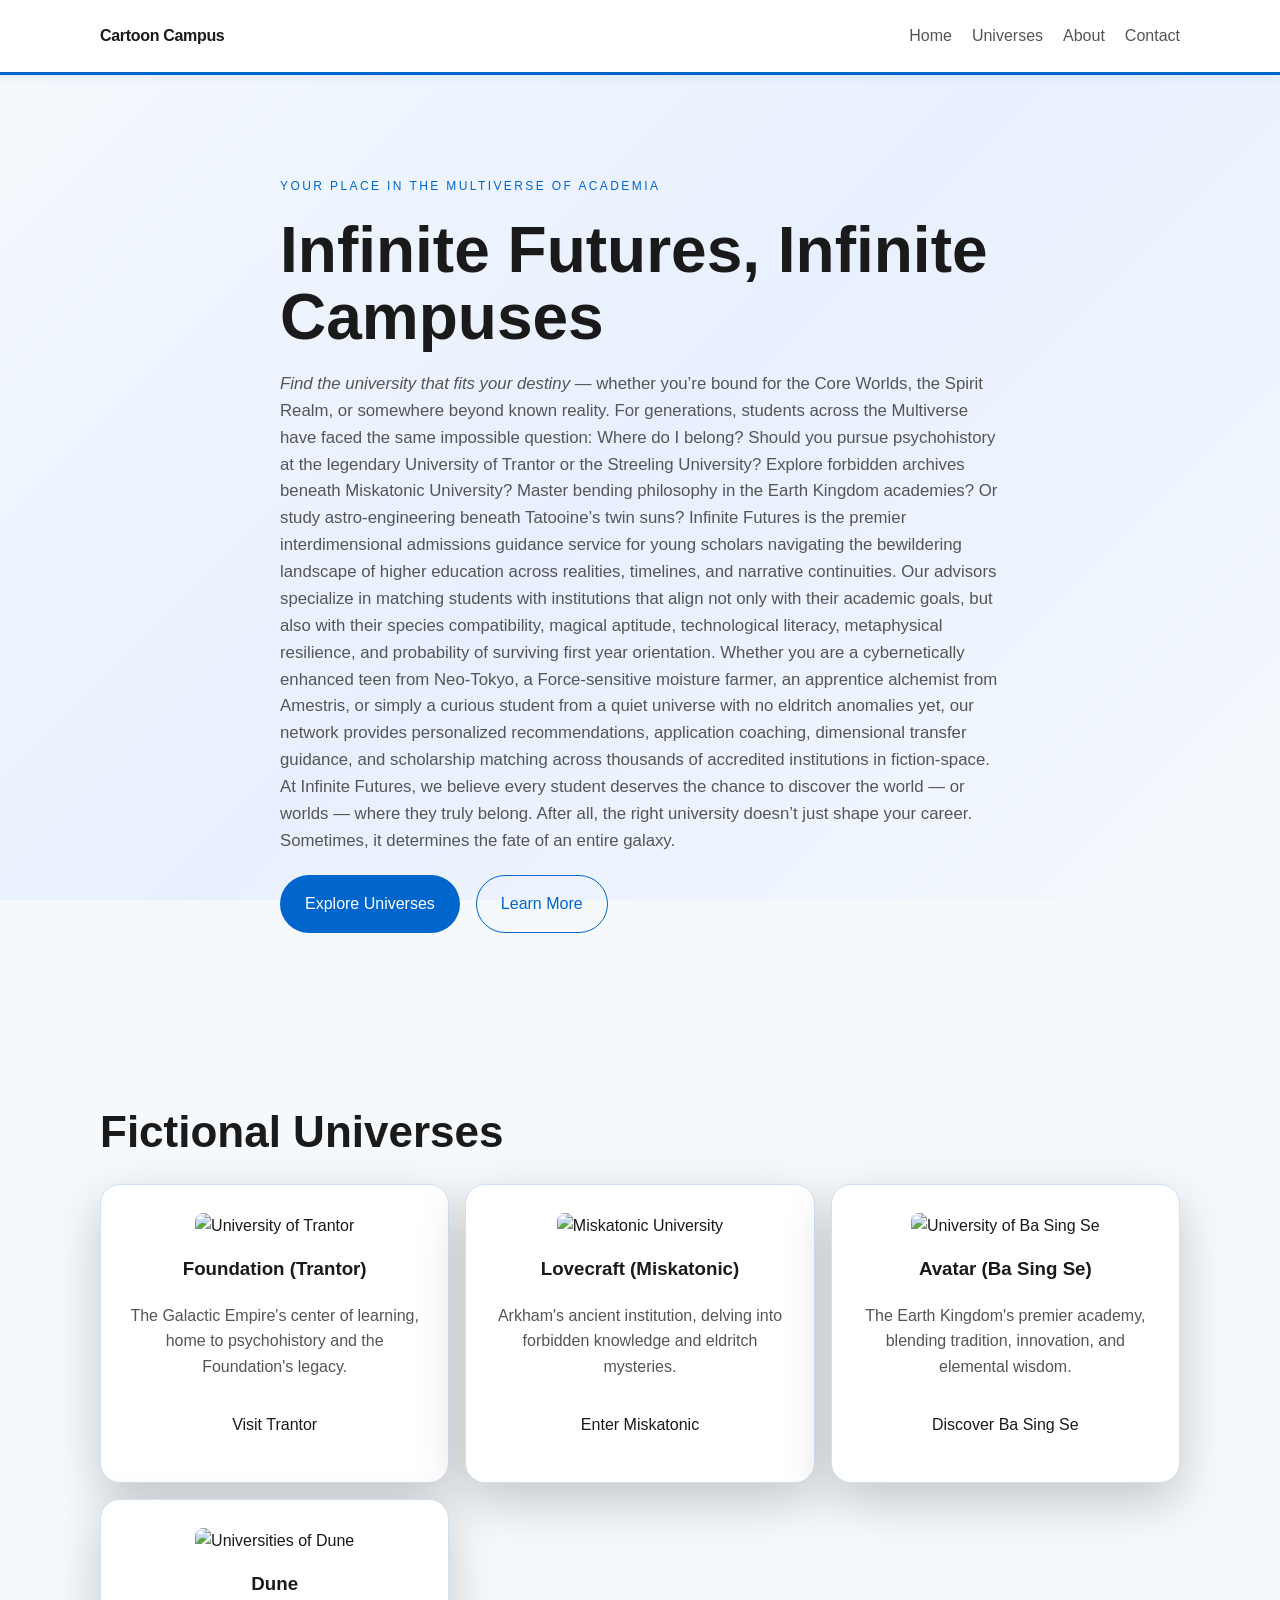
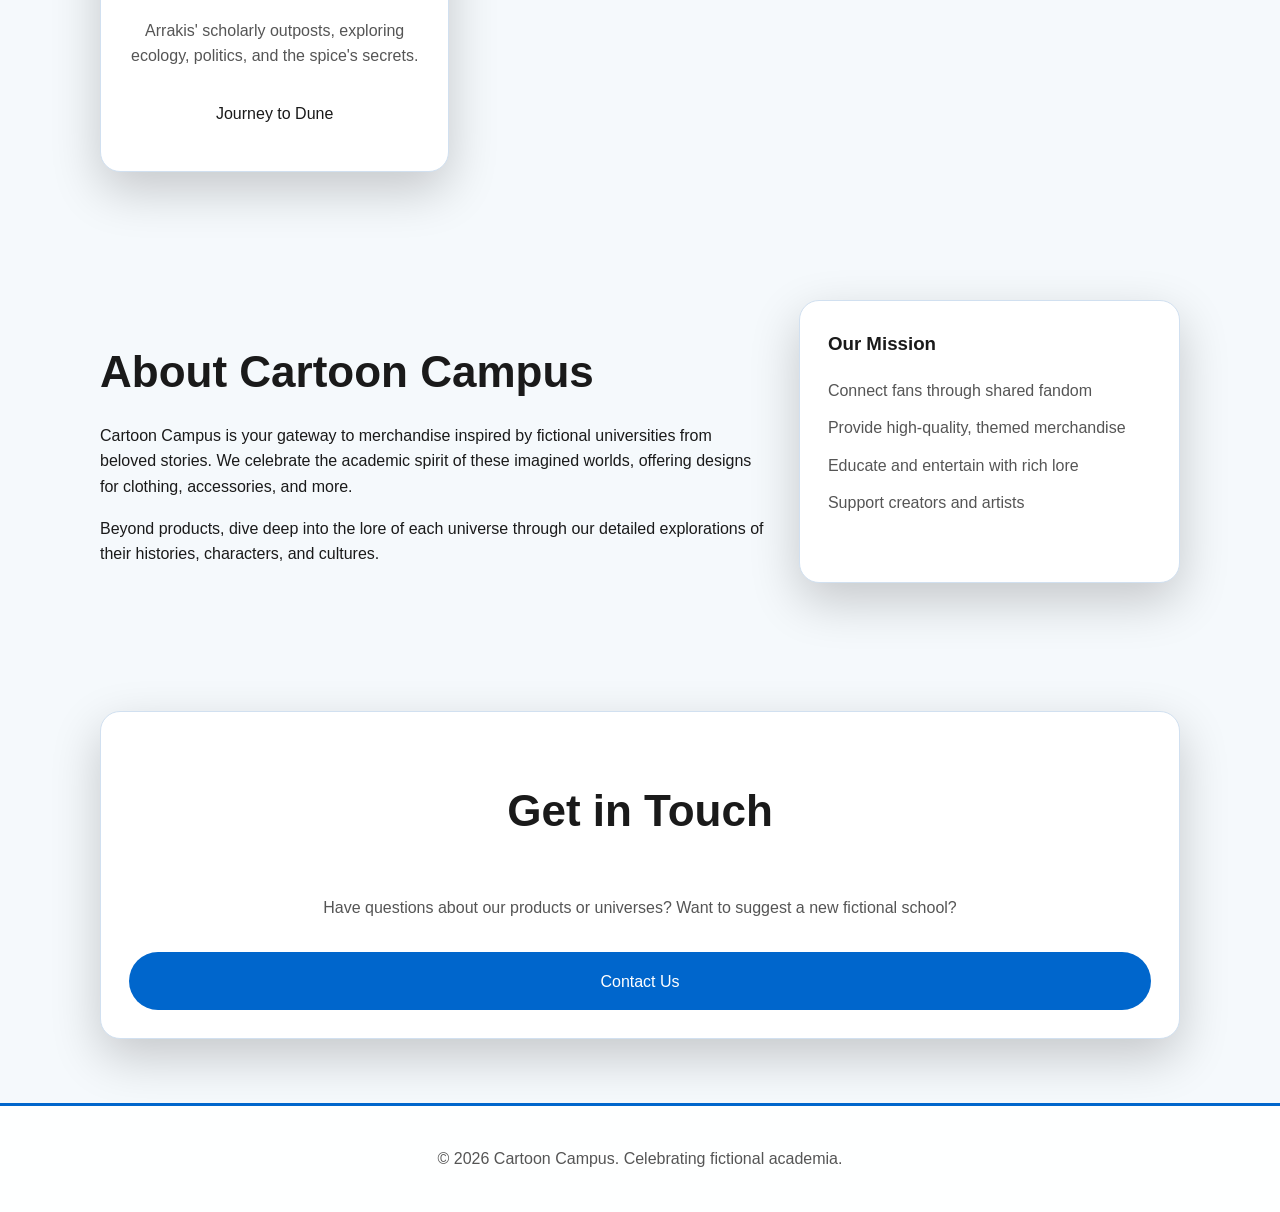
==== index.html @ 89af4dee "Update index.html" ====
<!DOCTYPE html>
<html lang="en">
  <head>
    <meta charset="UTF-8" />
    <meta name="viewport" content="width=device-width, initial-scale=1.0" />
    <title>Cartoon Campus</title>
    <link rel="stylesheet" href="styles.css" />
  </head>
  <body>
    <header class="site-header">
      <div class="container header-inner">
        <a class="brand" href="#home">Cartoon Campus</a>
        <button class="nav-toggle" aria-expanded="false" aria-controls="primary-navigation">
          <span class="sr-only">Open navigation</span>
          <span></span>
          <span></span>
          <span></span>
        </button>
        <nav id="primary-navigation" class="site-nav">
          <a href="#home">Home</a>
          <div class="dropdown">
            <a href="#universes">Universes</a>
            <div class="dropdown-content">
              <a href="foundation.html">Asimov's Foundation</a>
              <a href="lovecraft.html">H.P. Lovecraft World</a>
              <a href="avatar.html">Avatar - The Last Airbender</a>
              <a href="dune.html">Herbert's Dune</a>
            </div>
          </div>
          <a href="#about">About</a>
          <a href="#contact">Contact</a>
        </nav>
      </div>
    </header>

    <main>
      <section id="home" class="hero">
        <div class="container hero-content">
          <p class="eyebrow">Your Place in the Multiverse of Academia</p>
          <h1>Infinite Futures, Infinite Campuses</h1>
          <p class="lead">            
<em>Find the university that fits your destiny</em> — whether you’re bound for the Core Worlds, the Spirit Realm, or somewhere beyond known reality.
For generations, students across the Multiverse have faced the same impossible question: Where do I belong? Should you pursue psychohistory at the legendary University of Trantor or the Streeling University? Explore forbidden archives beneath Miskatonic University? Master bending philosophy in the Earth Kingdom academies? Or study astro-engineering beneath Tatooine’s twin suns?
Infinite Futures is the premier interdimensional admissions guidance service for young scholars navigating the bewildering landscape of higher education across realities, timelines, and narrative continuities. Our advisors specialize in matching students with institutions that align not only with their academic goals, but also with their species compatibility, magical aptitude, technological literacy, metaphysical resilience, and probability of surviving first year orientation.
Whether you are a cybernetically enhanced teen from Neo-Tokyo, a Force-sensitive moisture farmer, an apprentice alchemist from Amestris, or simply a curious student from a quiet universe with no eldritch anomalies yet, our network provides personalized recommendations, application coaching, dimensional transfer guidance, and scholarship matching across thousands of accredited institutions in fiction-space.
At Infinite Futures, we believe every student deserves the chance to discover the world — or worlds — where they truly belong. After all, the right university doesn’t just shape your career. Sometimes, it determines the fate of an entire galaxy.
			
          </p>
          <div class="hero-actions">
            <a class="button primary" href="#universes">Explore Universes</a>
            <a class="button secondary" href="#about">Learn More</a>
          </div>
        </div>
      </section>

      <section id="universes" class="section universes">
        <div class="container">
          <h2>Fictional Universes</h2>
          <div class="universe-grid">
            <article class="universe-card">
              <img src="images/foundation.jpg" alt="University of Trantor" />
              <h3>Foundation (Trantor)</h3>
              <p>The Galactic Empire's center of learning, home to psychohistory and the Foundation's legacy.</p>
              <a href="foundation.html" class="button">Visit Trantor</a>
            </article>
            <article class="universe-card">
              <img src="images/lovecraft.jpg" alt="Miskatonic University" />
              <h3>Lovecraft (Miskatonic)</h3>
              <p>Arkham's ancient institution, delving into forbidden knowledge and eldritch mysteries.</p>
              <a href="lovecraft.html" class="button">Enter Miskatonic</a>
            </article>
            <article class="universe-card">
              <img src="images/avatar.jpg" alt="University of Ba Sing Se" />
              <h3>Avatar (Ba Sing Se)</h3>
              <p>The Earth Kingdom's premier academy, blending tradition, innovation, and elemental wisdom.</p>
              <a href="avatar.html" class="button">Discover Ba Sing Se</a>
            </article>
            <article class="universe-card">
              <img src="images/dune.jpg" alt="Universities of Dune" />
              <h3>Dune</h3>
              <p>Arrakis' scholarly outposts, exploring ecology, politics, and the spice's secrets.</p>
              <a href="dune.html" class="button">Journey to Dune</a>
            </article>
          </div>
        </div>
      </section>

      <section id="about" class="section about">
        <div class="container about-grid">
          <div>
            <h2>About Cartoon Campus</h2>
            <p>
              Cartoon Campus is your gateway to merchandise inspired by fictional universities from beloved stories. We celebrate the academic spirit of these imagined worlds, offering designs for clothing, accessories, and more.
            </p>
            <p>
              Beyond products, dive deep into the lore of each universe through our detailed explorations of their histories, characters, and cultures.
            </p>
          </div>
          <aside class="about-card">
            <h3>Our Mission</h3>
            <ul>
              <li>Connect fans through shared fandom</li>
              <li>Provide high-quality, themed merchandise</li>
              <li>Educate and entertain with rich lore</li>
              <li>Support creators and artists</li>
            </ul>
          </aside>
        </div>
      </section>

      <section id="contact" class="section contact">
        <div class="container contact-card">
          <h2>Get in Touch</h2>
          <p>Have questions about our products or universes? Want to suggest a new fictional school?</p>
          <a class="button primary" href="mailto:info@cartooncampus.com">Contact Us</a>
        </div>
      </section>
    </main>

    <footer class="site-footer">
      <div class="container footer-inner">
        <p>© <span id="current-year"></span> Cartoon Campus. Celebrating fictional academia.</p>
      </div>
    </footer>

    <script src="script.js" defer></script>
  </body>
</html>
---- styles.css ----
/* Base styles */
:root {
  color-scheme: light;
  font-family: 'Arial', 'Trebuchet MS', cursive, system-ui;
  font-size: 16px;
  line-height: 1.6;
  color: #1a1a1a;
  background: #f5f9fc;
  --surface: #ffffff;
  --surface-strong: #e8f1f8;
  --text-muted: #555555;
  --primary: #0066CC; /* CartoonCampus Blue */
  --primary-soft: #e6f0ff;
  --border: #d1e0f0;
  --accent: #00bfff; /* Sky Blue accent */
}

* {
  box-sizing: border-box;
}

html {
  scroll-behavior: smooth;
}

body {
  margin: 0;
  background: linear-gradient(135deg, #f5f9fc 0%, #e8f0ff 50%, #f5f9fc 100%);
  background-attachment: fixed;
}

img,
svg {
  max-width: 100%;
}

button,
a {
  font: inherit;
}

a {
  color: inherit;
  text-decoration: none;
}

.container {
  width: min(1080px, calc(100% - 2rem));
  margin: 0 auto;
}

.sr-only {
  position: absolute;
  width: 1px;
  height: 1px;
  padding: 0;
  margin: -1px;
  overflow: hidden;
  clip: rect(0, 0, 0, 0);
  white-space: nowrap;
  border: 0;
}

.site-header {
  background: rgba(255, 255, 255, 0.98);
  border-bottom: 3px solid var(--primary);
  position: sticky;
  top: 0;
  z-index: 10;
  box-shadow: 0 2px 8px rgba(0, 102, 204, 0.1);
}

.header-inner {
  display: flex;
  align-items: center;
  justify-content: space-between;
  gap: 1rem;
  min-height: 72px;
}

.brand {
  font-weight: 700;
  letter-spacing: -0.02em;
}

.site-nav {
  display: flex;
  flex-wrap: wrap;
  gap: 1.25rem;
}

.dropdown {
  position: relative;
  display: inline-block;
}

.dropdown-content {
  display: none;
  position: absolute;
  background-color: var(--surface);
  min-width: 160px;
  box-shadow: 0px 8px 16px 0px rgba(0, 102, 204, 0.1);
  border: 1px solid var(--border);
  z-index: 1;
  border-radius: 8px;
}

.dropdown:hover .dropdown-content {
  display: block;
}

.dropdown-content a {
  color: var(--text-muted);
  padding: 12px 16px;
  text-decoration: none;
  display: block;
  border-radius: 6px;
}

.dropdown-content a:hover {
  background-color: var(--primary-soft);
  color: var(--primary);
}

.site-nav a {
  color: var(--text-muted);
  transition: color 0.2s ease, text-shadow 0.2s ease;
  font-weight: 500;
}

.site-nav a:hover {
  color: var(--primary);
  text-shadow: 0 0 8px rgba(0, 102, 204, 0.3);
}

.nav-toggle {
  display: none;
  width: 2rem;
  height: 2rem;
  border: none;
  background: transparent;
  cursor: pointer;
  flex-direction: column;
  justify-content: space-between;
  padding: 0;
}

.nav-toggle span {
  display: block;
  width: 100%;
  height: 0.18rem;
  background: var(--primary);
  border-radius: 999px;
}

.hero {
  padding: clamp(5rem, 8vw, 8rem) 0 4rem;
}

.hero-content {
  display: grid;
  gap: 1.25rem;
  max-width: 720px;
}

.eyebrow {
  text-transform: uppercase;
  letter-spacing: 0.2em;
  font-size: 0.75rem;
  color: var(--primary);
  margin: 0;
}

h1 {
  margin: 0;
  font-size: clamp(2.5rem, 5vw, 4rem);
  line-height: 1.05;
}

.lead {
  margin: 0;
  color: var(--text-muted);
  font-size: 1.05rem;
}

.hero-actions {
  display: flex;
  gap: 1rem;
  flex-wrap: wrap;
}

.button {
  display: inline-flex;
  align-items: center;
  justify-content: center;
  gap: 0.5rem;
  padding: 0.95rem 1.5rem;
  border-radius: 999px;
  border: 1px solid transparent;
  transition: transform 0.2s ease, background-color 0.2s ease, color 0.2s ease;
}

.button:hover {
  transform: translateY(-1px);
}

.button.primary {
  background: var(--primary);
  color: white;
}

.button.secondary {
  background: transparent;
  color: var(--primary);
  border-color: var(--primary);
}

.section {
  padding: 4rem 0;
}

.features h2,
.universes h2,
.about h2,
.contact h2 {
  font-size: clamp(2rem, 4vw, 2.75rem);
  margin-bottom: 1rem;
}

.feature-grid {
  display: grid;
  gap: 1rem;
  grid-template-columns: repeat(auto-fit, minmax(220px, 1fr));
}

.universe-grid {
  display: grid;
  gap: 1rem;
  grid-template-columns: repeat(auto-fit, minmax(280px, 1fr));
}

.product-grid {
  display: grid;
  gap: 1rem;
  grid-template-columns: repeat(auto-fit, minmax(250px, 1fr));
}

.feature-card,
.universe-card,
.product-card,
.about-card,
.contact-card {
  background: var(--surface);
  border: 1px solid var(--border);
  border-radius: 1.25rem;
  padding: 1.75rem;
  box-shadow: 0 18px 50px rgba(0,0,0,0.2);
}

.universe-card {
  text-align: center;
}

.universe-card img,
.product-card img {
  width: 100%;
  height: 200px;
  object-fit: cover;
  border-radius: 0.5rem;
  margin-bottom: 1rem;
}

.feature-card h3,
.universe-card h3,
.product-card h3,
.about-card h3 {
  margin-top: 0;
}

.feature-card p,
.universe-card p,
.product-card p,
.about-card p,
.contact-card p {
  color: var(--text-muted);
}

.about-grid {
  display: grid;
  gap: 2rem;
  grid-template-columns: minmax(0, 1.4fr) minmax(280px, 0.8fr);
}

.about-card ul {
  list-style: none;
  padding: 0;
  margin: 1rem 0 0;
}

.about-card li {
  margin-bottom: 0.75rem;
  color: var(--text-muted);
}

.about-card li strong {
  color: var(--primary);
}

.contact-card {
  display: grid;
  gap: 1rem;
  text-align: center;
}

.site-footer {
  padding: 1.5rem 0;
  background: rgba(255, 255, 255, 0.95);
  border-top: 3px solid var(--primary);
}

.footer-inner {
  display: flex;
  justify-content: center;
  color: var(--text-muted);
}

@media (max-width: 768px) {
  .site-nav {
    position: absolute;
    top: 72px;
    right: 0;
    left: 0;
    background: rgba(255, 255, 255, 0.98);
    border-bottom: 1px solid var(--border);
    flex-direction: column;
    align-items: stretch;
    gap: 0;
    overflow: hidden;
    max-height: 0;
    transition: max-height 0.3s ease;
  }

  .site-nav.open {
    max-height: 240px;
  }

  .site-nav a {
    padding: 1rem 1.25rem;
    border-top: 1px solid var(--border);
  }

  .nav-toggle {
    display: flex;
  }

  .header-inner {
    position: relative;
  }

  .about-grid {
    display: block;
  }
}
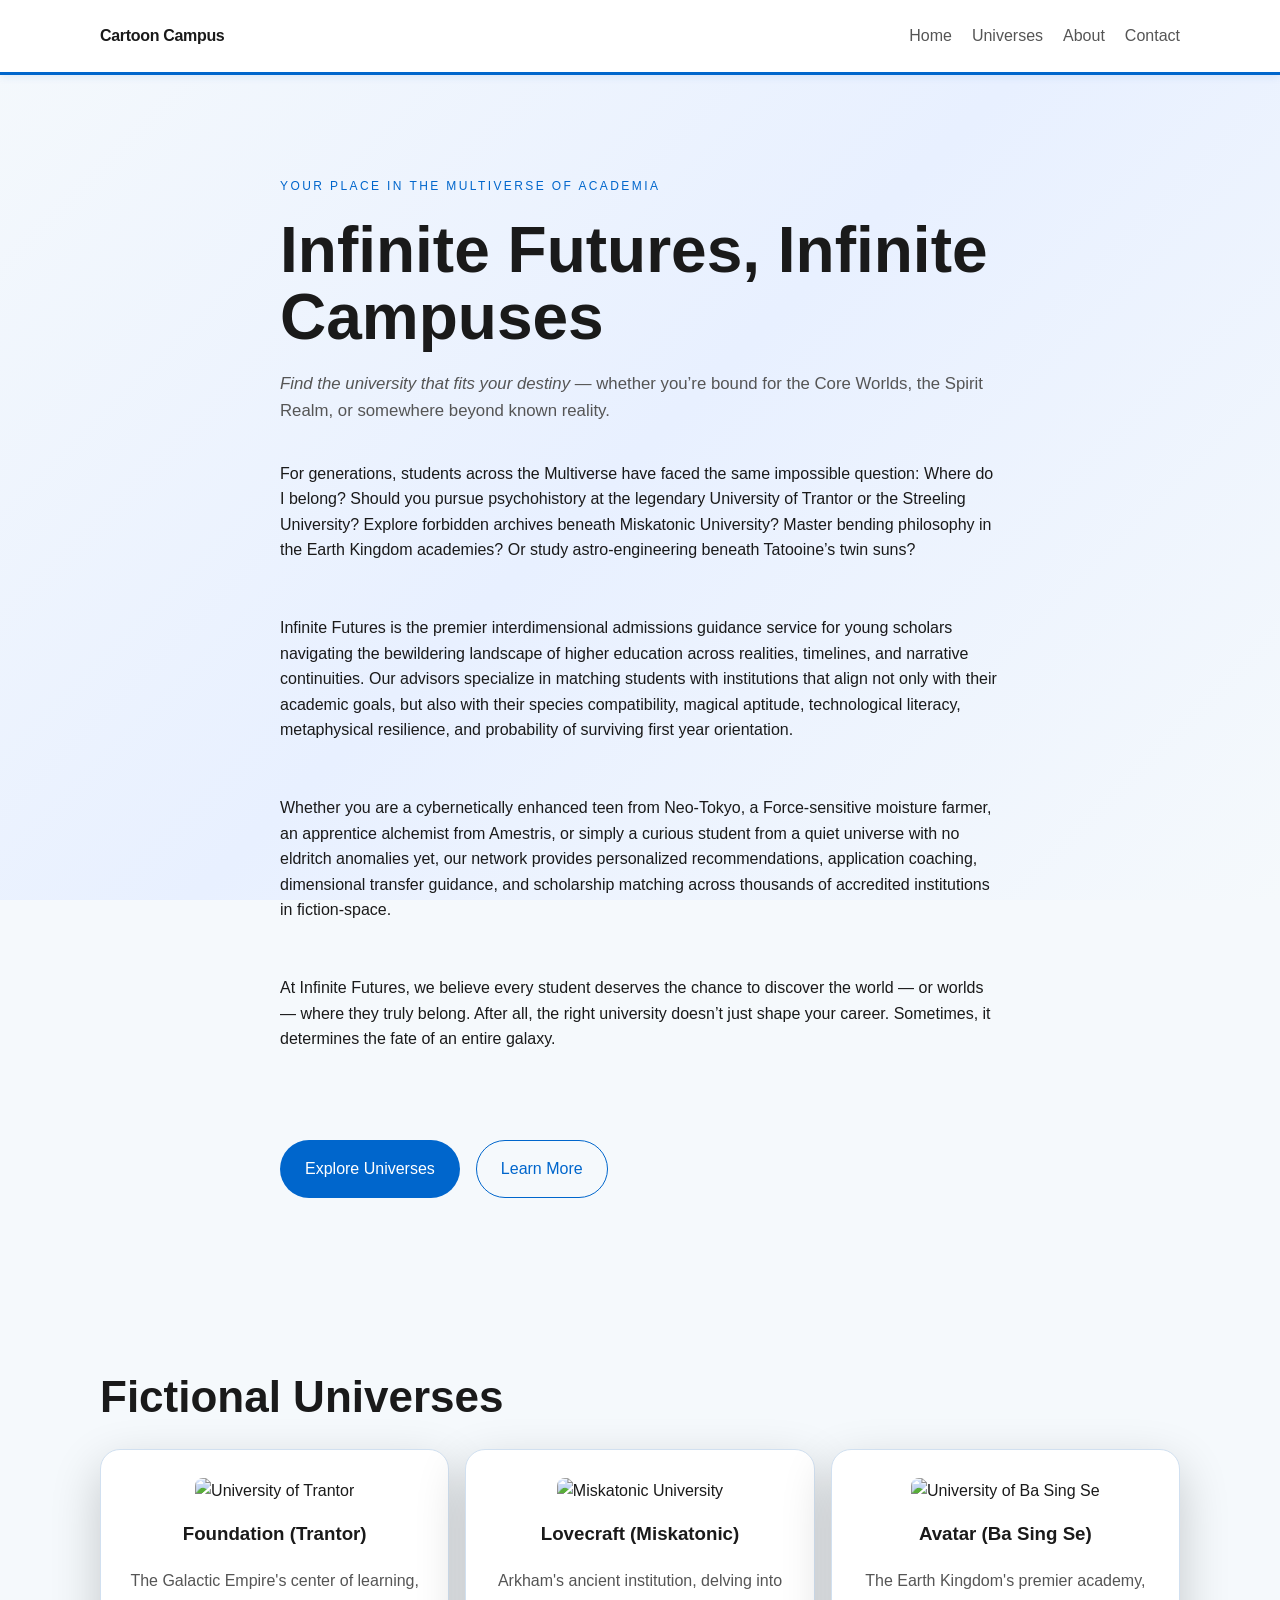
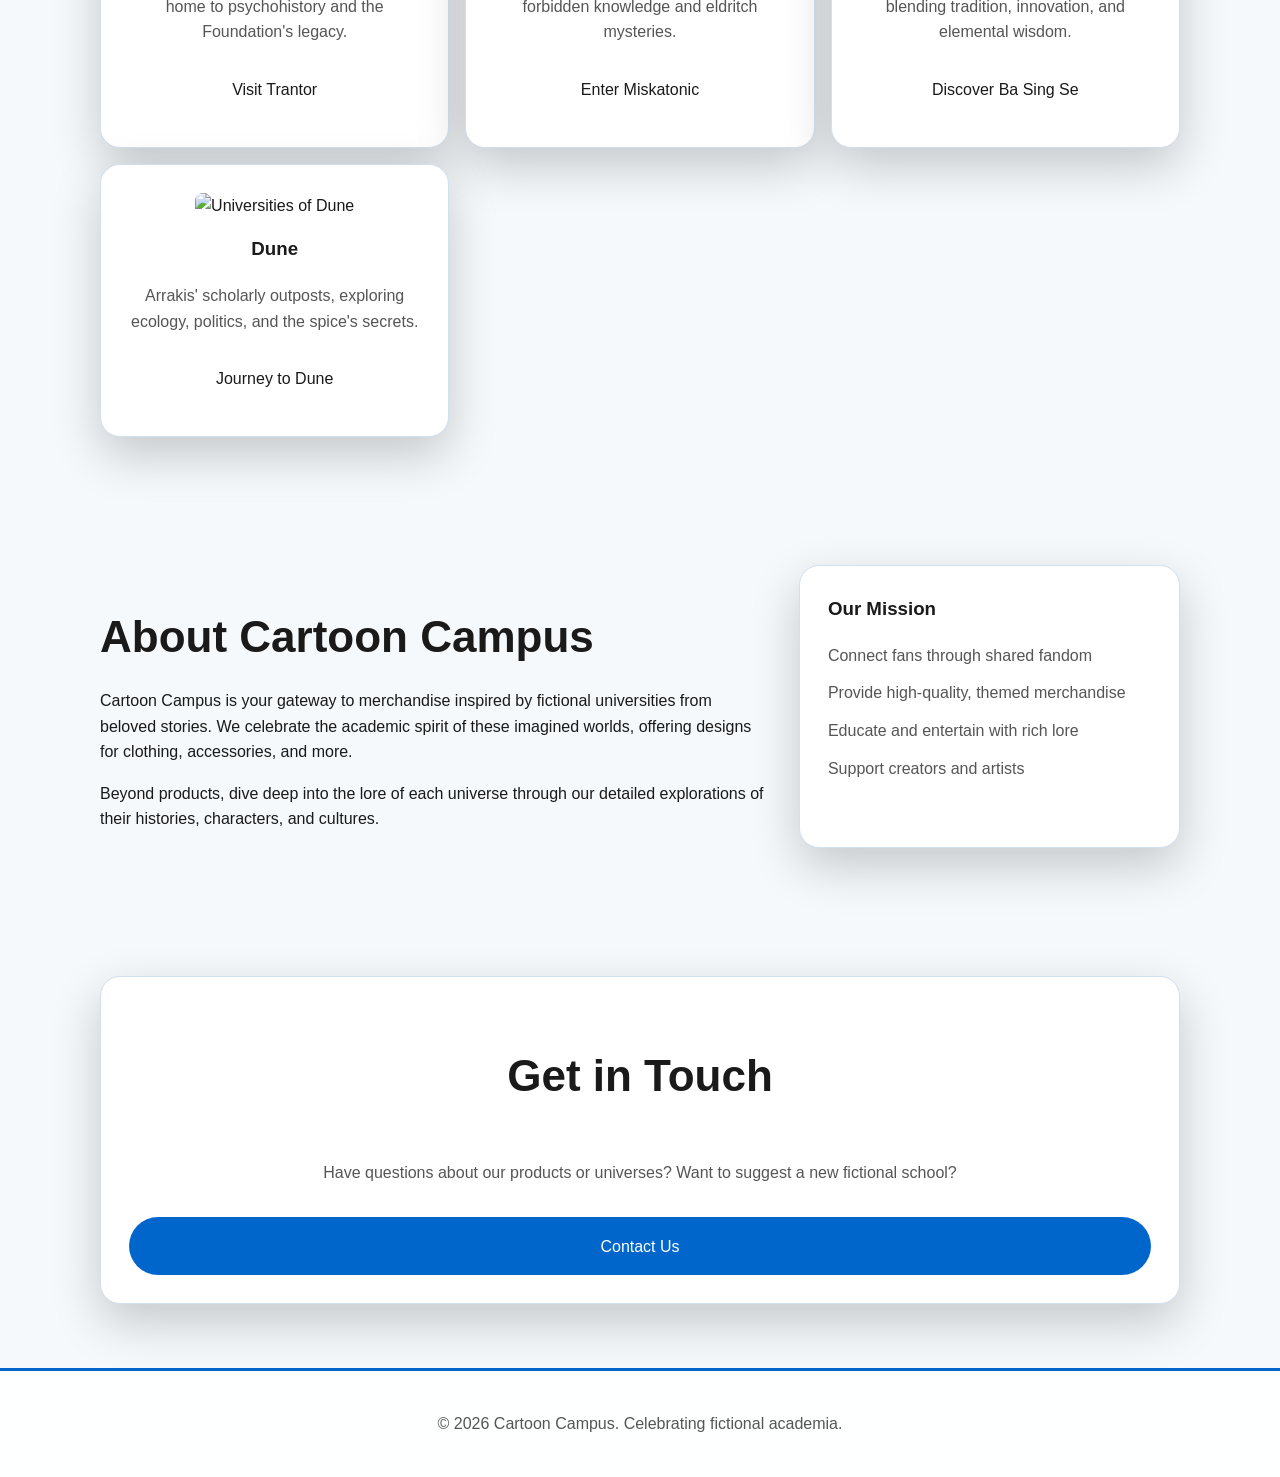
==== commit 16fdc349: "Update index.html" ====
--- a/index.html
+++ b/index.html
@@ -40,10 +40,10 @@
           <h1>Infinite Futures, Infinite Campuses</h1>
           <p class="lead">            
 <em>Find the university that fits your destiny</em> — whether you’re bound for the Core Worlds, the Spirit Realm, or somewhere beyond known reality.
-For generations, students across the Multiverse have faced the same impossible question: Where do I belong? Should you pursue psychohistory at the legendary University of Trantor or the Streeling University? Explore forbidden archives beneath Miskatonic University? Master bending philosophy in the Earth Kingdom academies? Or study astro-engineering beneath Tatooine’s twin suns?
-Infinite Futures is the premier interdimensional admissions guidance service for young scholars navigating the bewildering landscape of higher education across realities, timelines, and narrative continuities. Our advisors specialize in matching students with institutions that align not only with their academic goals, but also with their species compatibility, magical aptitude, technological literacy, metaphysical resilience, and probability of surviving first year orientation.
-Whether you are a cybernetically enhanced teen from Neo-Tokyo, a Force-sensitive moisture farmer, an apprentice alchemist from Amestris, or simply a curious student from a quiet universe with no eldritch anomalies yet, our network provides personalized recommendations, application coaching, dimensional transfer guidance, and scholarship matching across thousands of accredited institutions in fiction-space.
-At Infinite Futures, we believe every student deserves the chance to discover the world — or worlds — where they truly belong. After all, the right university doesn’t just shape your career. Sometimes, it determines the fate of an entire galaxy.
+<p>For generations, students across the Multiverse have faced the same impossible question: Where do I belong? Should you pursue psychohistory at the legendary University of Trantor or the Streeling University? Explore forbidden archives beneath Miskatonic University? Master bending philosophy in the Earth Kingdom academies? Or study astro-engineering beneath Tatooine’s twin suns?</p>
+<p>Infinite Futures is the premier interdimensional admissions guidance service for young scholars navigating the bewildering landscape of higher education across realities, timelines, and narrative continuities. Our advisors specialize in matching students with institutions that align not only with their academic goals, but also with their species compatibility, magical aptitude, technological literacy, metaphysical resilience, and probability of surviving first year orientation.</p>
+<p>Whether you are a cybernetically enhanced teen from Neo-Tokyo, a Force-sensitive moisture farmer, an apprentice alchemist from Amestris, or simply a curious student from a quiet universe with no eldritch anomalies yet, our network provides personalized recommendations, application coaching, dimensional transfer guidance, and scholarship matching across thousands of accredited institutions in fiction-space.</p>
+<p>At Infinite Futures, we believe every student deserves the chance to discover the world — or worlds — where they truly belong. After all, the right university doesn’t just shape your career. Sometimes, it determines the fate of an entire galaxy.</p>
 			
           </p>
           <div class="hero-actions">
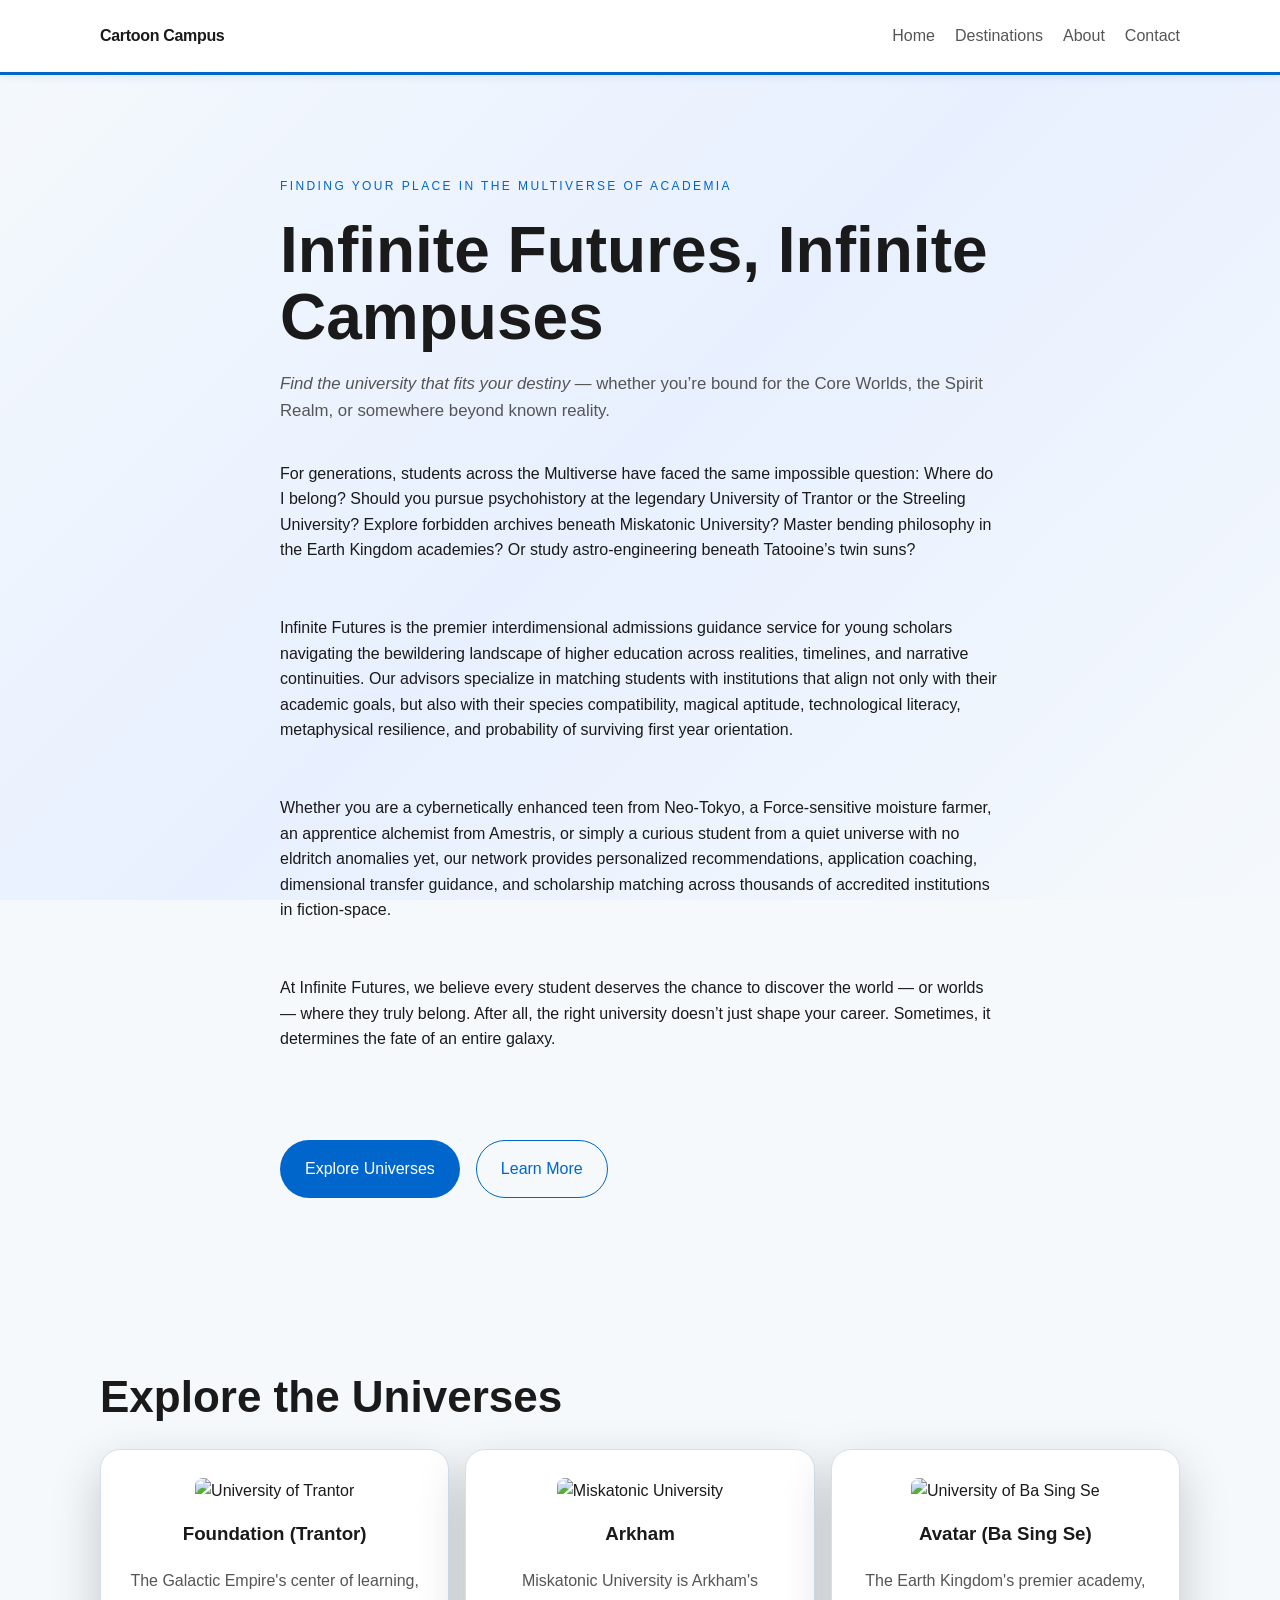
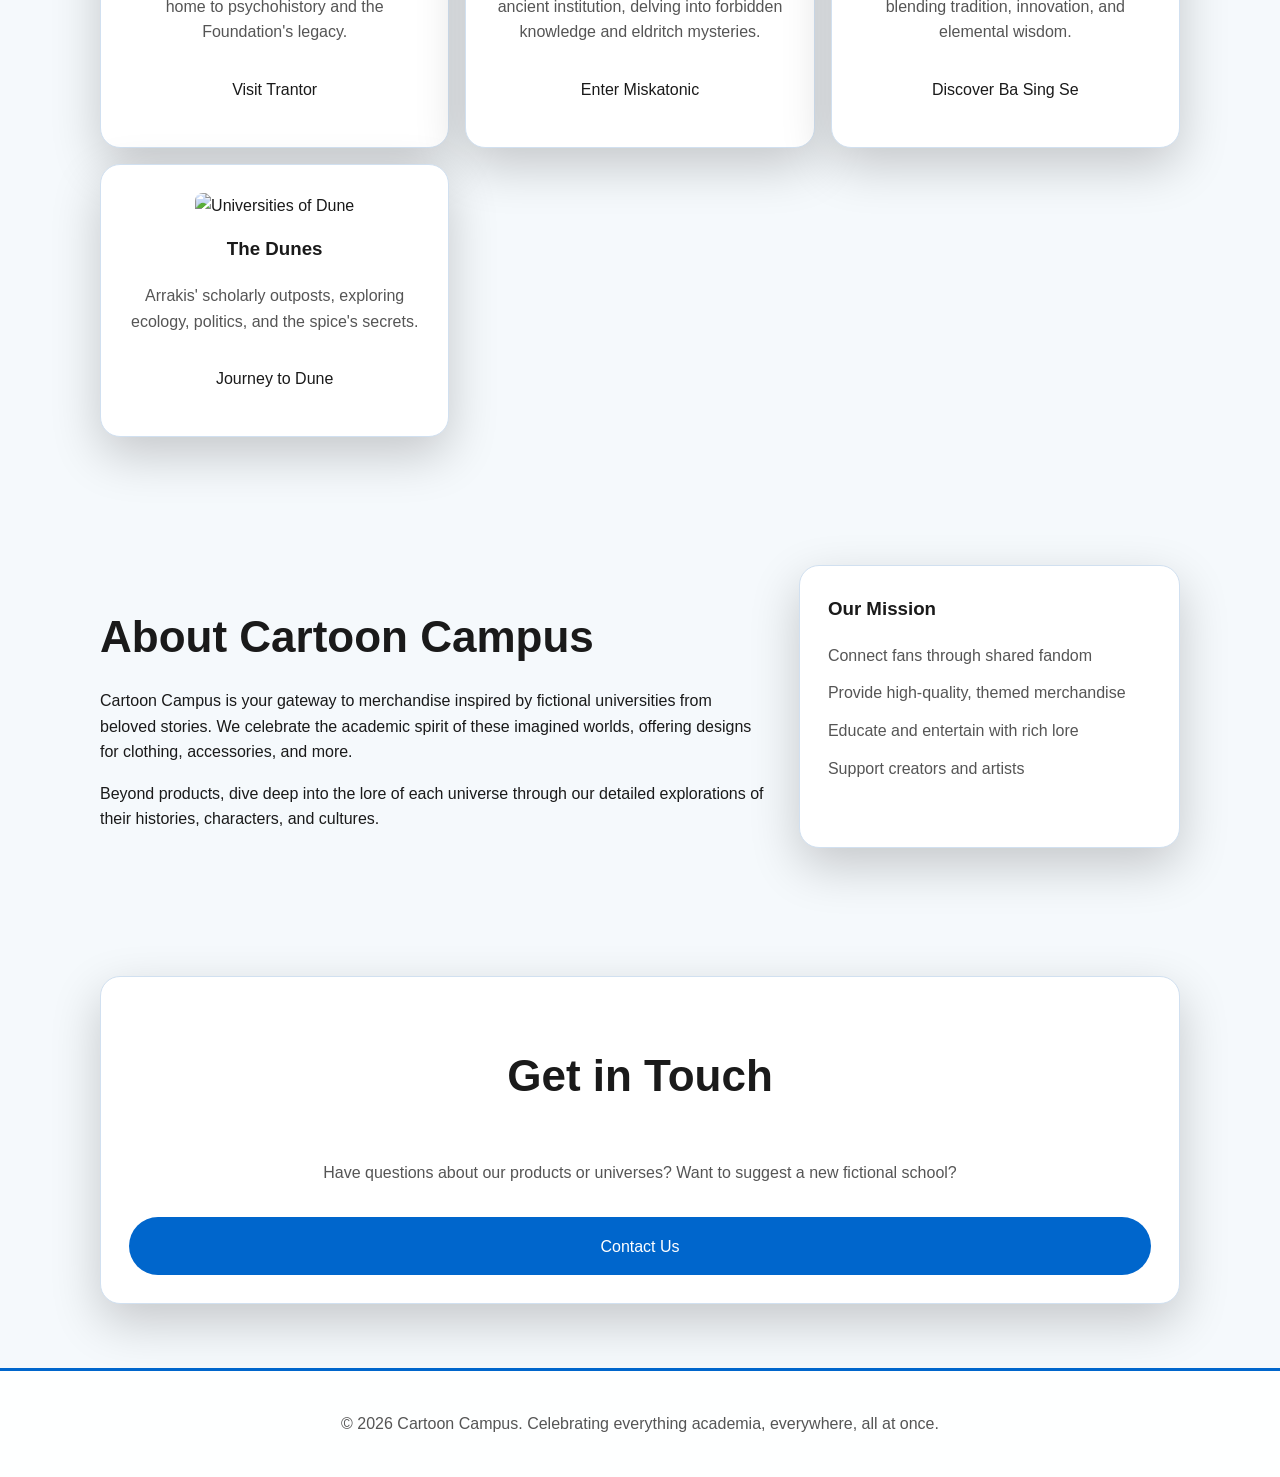
==== commit c925589f: "Update index.html" ====
--- a/index.html
+++ b/index.html
@@ -19,12 +19,12 @@
         <nav id="primary-navigation" class="site-nav">
           <a href="#home">Home</a>
           <div class="dropdown">
-            <a href="#universes">Universes</a>
+            <a href="#universes">Destinations</a>
             <div class="dropdown-content">
-              <a href="foundation.html">Asimov's Foundation</a>
-              <a href="lovecraft.html">H.P. Lovecraft World</a>
-              <a href="avatar.html">Avatar - The Last Airbender</a>
-              <a href="dune.html">Herbert's Dune</a>
+              <a href="foundation.html">City of Trantor - Galactic Empire</a>
+              <a href="lovecraft.html">H.P. Lovecraft New England</a>
+              <a href="avatar.html">Bend the elements with the Avatar</a>
+              <a href="dune.html">The Dunes of Arrakis</a>
             </div>
           </div>
           <a href="#about">About</a>
@@ -36,7 +36,7 @@
     <main>
       <section id="home" class="hero">
         <div class="container hero-content">
-          <p class="eyebrow">Your Place in the Multiverse of Academia</p>
+          <p class="eyebrow">Finding Your Place in the Multiverse of Academia</p>
           <h1>Infinite Futures, Infinite Campuses</h1>
           <p class="lead">            
 <em>Find the university that fits your destiny</em> — whether you’re bound for the Core Worlds, the Spirit Realm, or somewhere beyond known reality.
@@ -55,7 +55,7 @@
 
       <section id="universes" class="section universes">
         <div class="container">
-          <h2>Fictional Universes</h2>
+          <h2>Explore the Universes</h2>
           <div class="universe-grid">
             <article class="universe-card">
               <img src="images/foundation.jpg" alt="University of Trantor" />
@@ -65,8 +65,8 @@
             </article>
             <article class="universe-card">
               <img src="images/lovecraft.jpg" alt="Miskatonic University" />
-              <h3>Lovecraft (Miskatonic)</h3>
-              <p>Arkham's ancient institution, delving into forbidden knowledge and eldritch mysteries.</p>
+              <h3>Arkham</h3>
+              <p>Miskatonic University is Arkham's ancient institution, delving into forbidden knowledge and eldritch mysteries.</p>
               <a href="lovecraft.html" class="button">Enter Miskatonic</a>
             </article>
             <article class="universe-card">
@@ -77,7 +77,7 @@
             </article>
             <article class="universe-card">
               <img src="images/dune.jpg" alt="Universities of Dune" />
-              <h3>Dune</h3>
+              <h3>The Dunes</h3>
               <p>Arrakis' scholarly outposts, exploring ecology, politics, and the spice's secrets.</p>
               <a href="dune.html" class="button">Journey to Dune</a>
             </article>
@@ -119,7 +119,7 @@
 
     <footer class="site-footer">
       <div class="container footer-inner">
-        <p>© <span id="current-year"></span> Cartoon Campus. Celebrating fictional academia.</p>
+        <p>© <span id="current-year"></span> Cartoon Campus. Celebrating everything academia, everywhere, all at once.</p>
       </div>
     </footer>
 
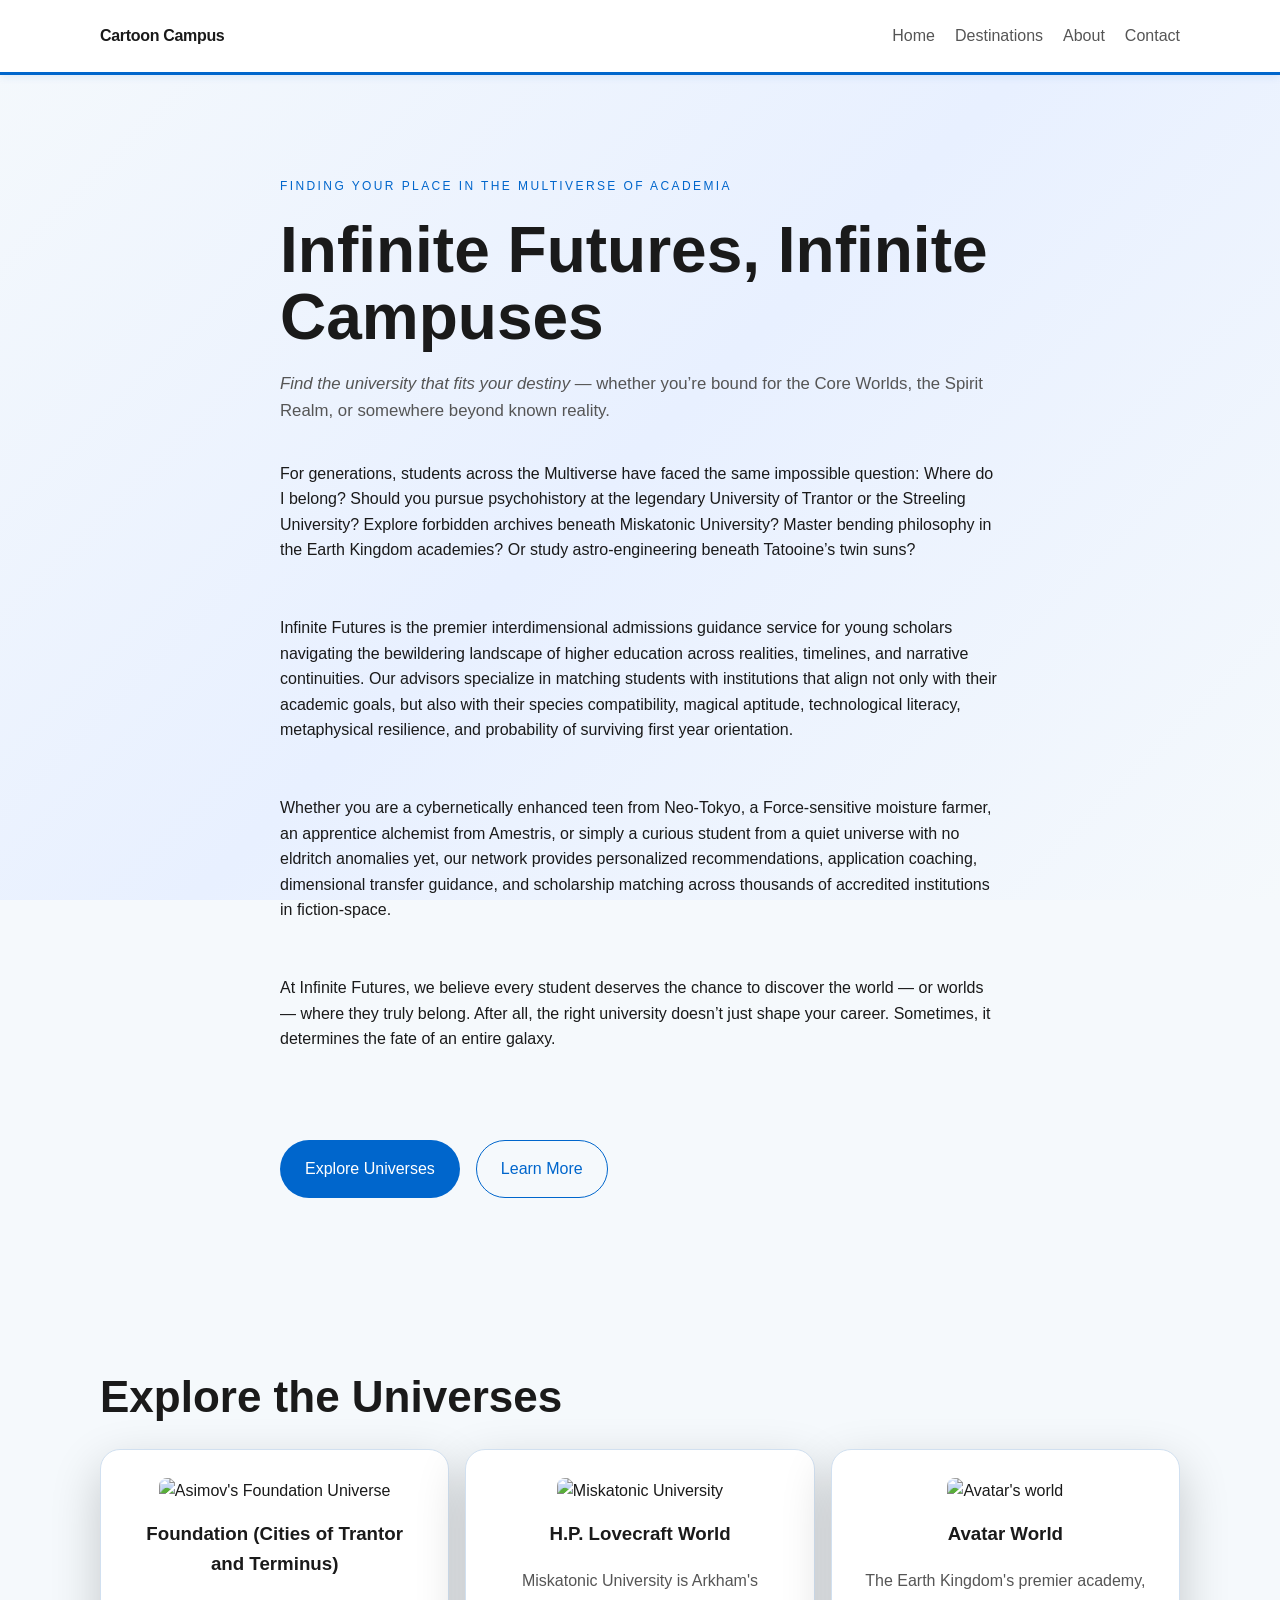
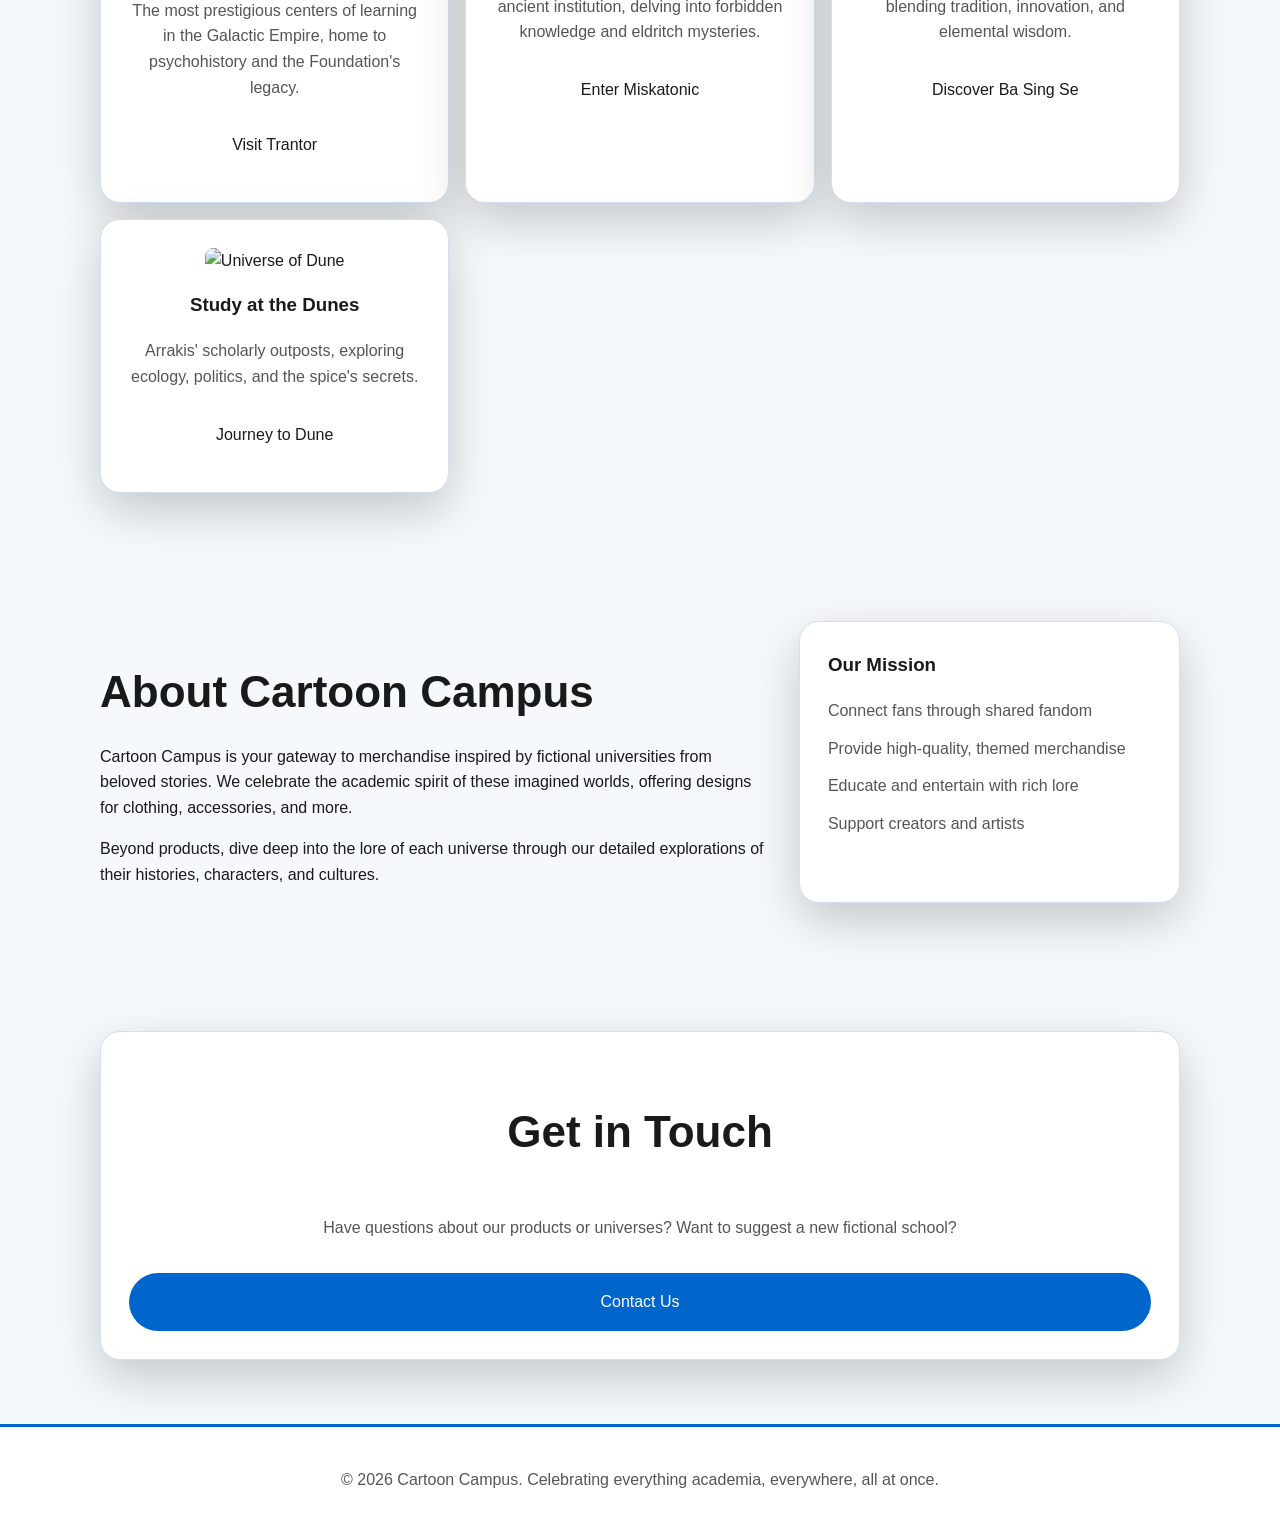
==== commit 2b135883: "Update index.html" ====
--- a/index.html
+++ b/index.html
@@ -58,26 +58,26 @@
           <h2>Explore the Universes</h2>
           <div class="universe-grid">
             <article class="universe-card">
-              <img src="images/foundation.jpg" alt="University of Trantor" />
-              <h3>Foundation (Trantor)</h3>
-              <p>The Galactic Empire's center of learning, home to psychohistory and the Foundation's legacy.</p>
+              <img src="images/foundation.jpg" alt="Asimov's Foundation Universe" />
+              <h3>Foundation (Cities of Trantor and Terminus)</h3>
+              <p>The most prestigious centers of learning in the Galactic Empire, home to psychohistory and the Foundation's legacy.</p>
               <a href="foundation.html" class="button">Visit Trantor</a>
             </article>
             <article class="universe-card">
               <img src="images/lovecraft.jpg" alt="Miskatonic University" />
-              <h3>Arkham</h3>
+              <h3>H.P. Lovecraft World</h3>
               <p>Miskatonic University is Arkham's ancient institution, delving into forbidden knowledge and eldritch mysteries.</p>
               <a href="lovecraft.html" class="button">Enter Miskatonic</a>
             </article>
             <article class="universe-card">
-              <img src="images/avatar.jpg" alt="University of Ba Sing Se" />
-              <h3>Avatar (Ba Sing Se)</h3>
+              <img src="images/avatar.jpg" alt="Avatar's world" />
+              <h3>Avatar World</h3>
               <p>The Earth Kingdom's premier academy, blending tradition, innovation, and elemental wisdom.</p>
               <a href="avatar.html" class="button">Discover Ba Sing Se</a>
             </article>
             <article class="universe-card">
-              <img src="images/dune.jpg" alt="Universities of Dune" />
-              <h3>The Dunes</h3>
+              <img src="images/dune.jpg" alt="Universe of Dune" />
+              <h3>Study at the Dunes</h3>
               <p>Arrakis' scholarly outposts, exploring ecology, politics, and the spice's secrets.</p>
               <a href="dune.html" class="button">Journey to Dune</a>
             </article>
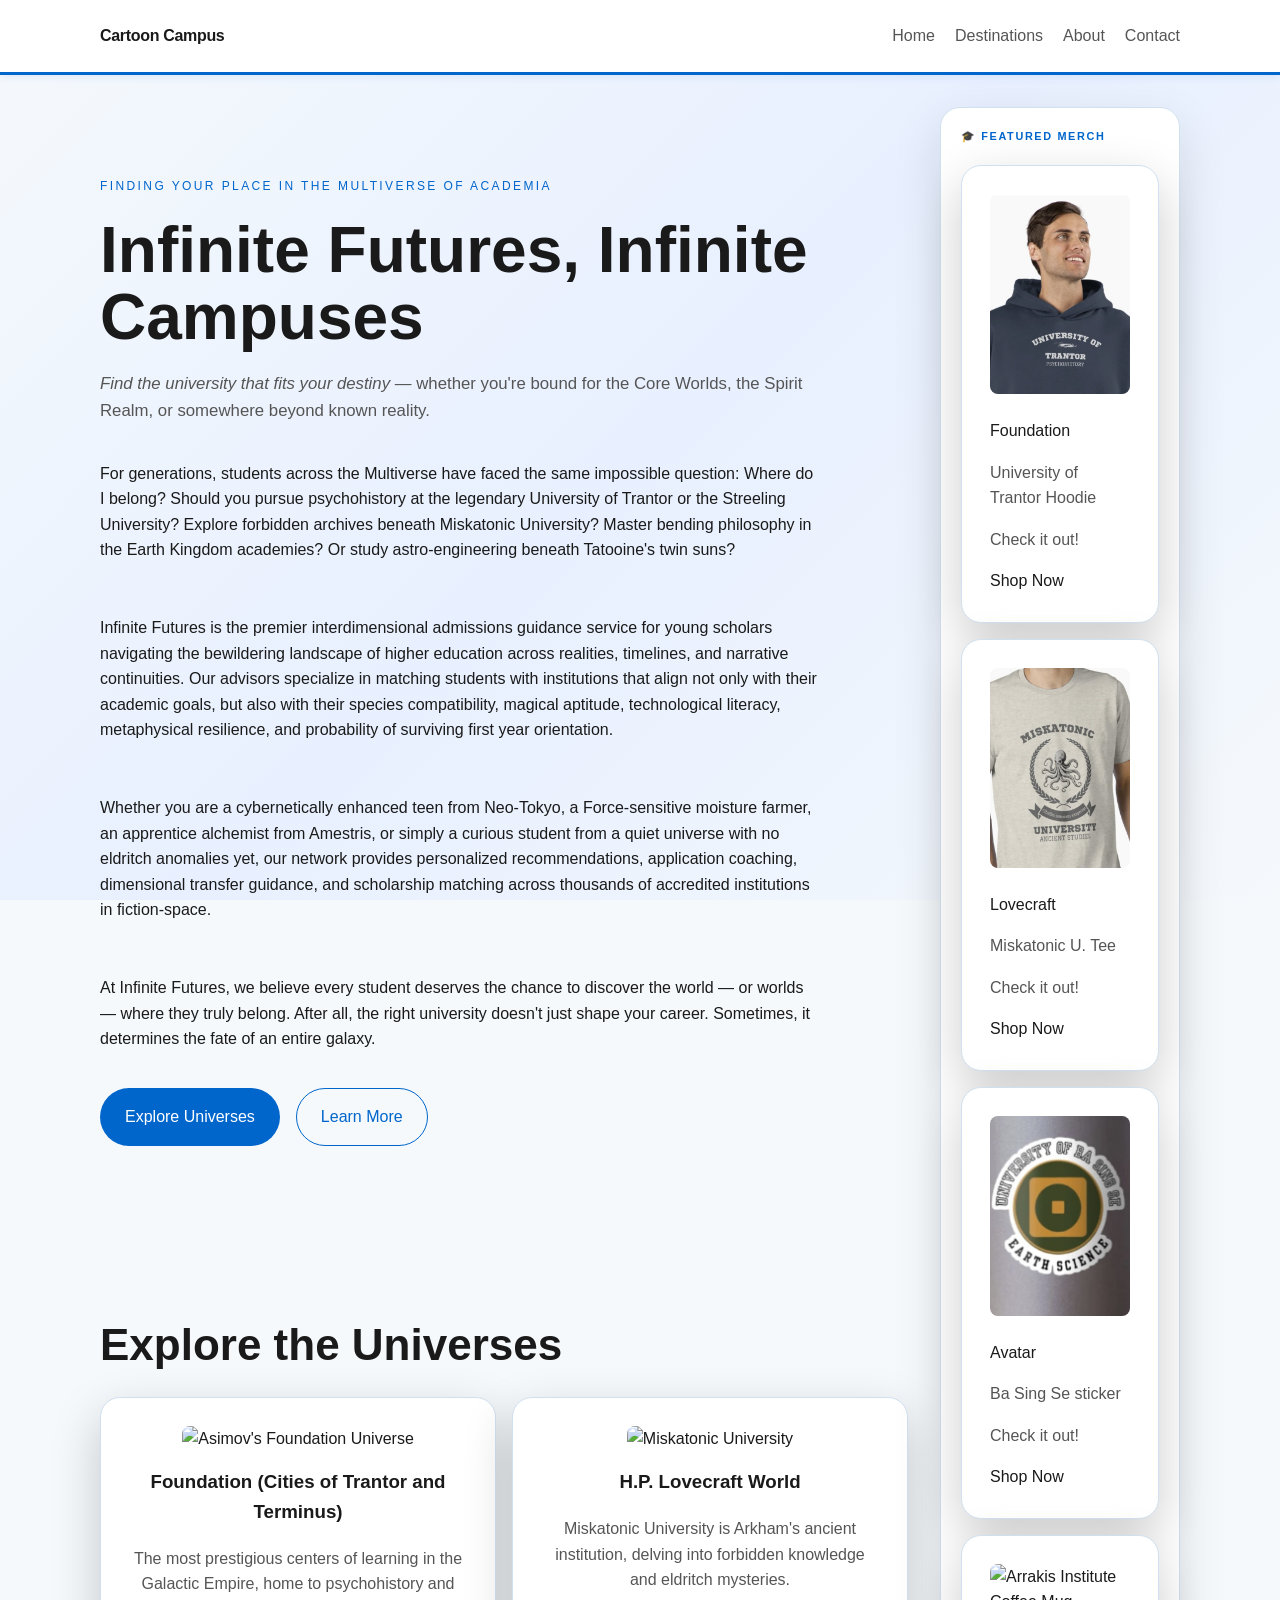
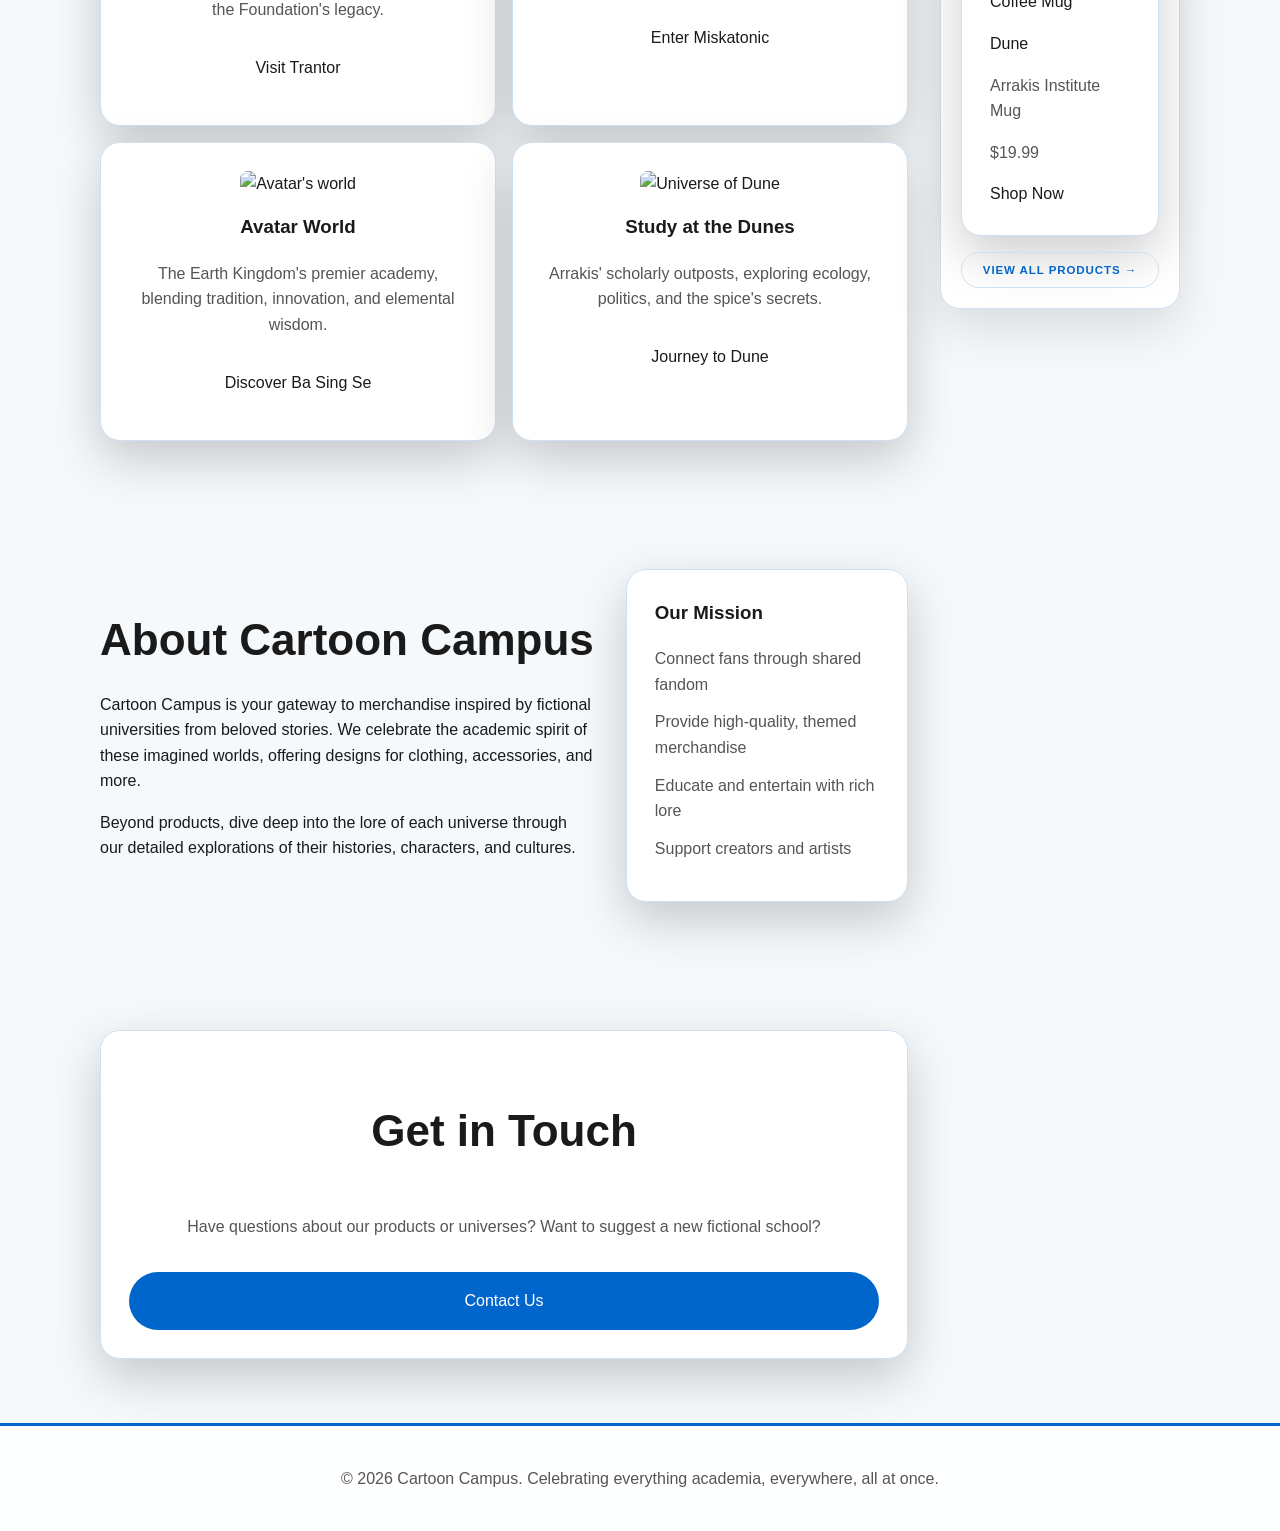
==== commit 63337208: "Update index.html" ====
--- a/index.html
+++ b/index.html
@@ -1,10 +1,180 @@
 <!DOCTYPE html>
 <html lang="en">
+<!-- Cloudflare Web Analytics --><script defer src='https://static.cloudflareinsights.com/beacon.min.js' data-cf-beacon='{"token": "7d62a38ed9634c669359f7510be13e24"}'></script><!-- End Cloudflare Web Analytics -->
   <head>
     <meta charset="UTF-8" />
     <meta name="viewport" content="width=device-width, initial-scale=1.0" />
     <title>Cartoon Campus</title>
     <link rel="stylesheet" href="styles.css" />
+    <style>
+      /* ── Sidebar layout ── */
+      .page-wrapper {
+        display: flex;
+        align-items: flex-start;
+        gap: 2rem;
+        width: min(1080px, calc(100% - 2rem));
+        margin: 0 auto;
+      }
+
+      .main-content {
+        flex: 1 1 0;
+        min-width: 0;
+      }
+
+      /* Override .container inside main-content so sections don't double-margin */
+      .main-content .container {
+        width: 100%;
+        margin: 0;
+      }
+
+      /* ── Product Sidebar ── */
+      .product-sidebar {
+        flex: 0 0 240px;
+        width: 240px;
+        position: sticky;
+        top: 5.5rem;
+        display: flex;
+        flex-direction: column;
+        gap: 1rem;
+        padding: 1.25rem;
+        background: var(--surface);
+        border: 1px solid var(--border);
+        border-radius: 1.25rem;
+        box-shadow: 0 18px 50px rgba(0, 0, 0, 0.12);
+        margin-top: 2rem;
+      }
+
+      .product-sidebar__heading {
+        font-size: 0.68rem;
+        font-weight: 700;
+        letter-spacing: 0.15em;
+        text-transform: uppercase;
+        color: var(--primary);
+        margin: 0 0 0.25rem;
+      }
+
+      /* ── Sidebar product cards ── */
+      .sidebar-product-card {
+        display: flex;
+        flex-direction: column;
+        background: var(--surface-strong);
+        border: 1px solid var(--border);
+        border-radius: 0.75rem;
+        overflow: hidden;
+        text-decoration: none;
+        color: inherit;
+        transition: transform 0.18s ease, box-shadow 0.18s ease, border-color 0.18s ease;
+      }
+
+      .sidebar-product-card:hover {
+        transform: translateY(-2px);
+        box-shadow: 0 8px 24px rgba(0, 102, 204, 0.15);
+        border-color: var(--primary);
+      }
+
+      .sidebar-product-card__img {
+        width: 100%;
+        aspect-ratio: 4 / 3;
+        object-fit: cover;
+        background: var(--primary-soft);
+        /* Placeholder gradient until real image loads */
+        background-image: linear-gradient(135deg, var(--primary-soft) 0%, var(--surface-strong) 100%);
+      }
+
+      .sidebar-product-card__body {
+        padding: 0.6rem 0.75rem 0.75rem;
+        display: flex;
+        flex-direction: column;
+        gap: 0.2rem;
+      }
+
+      .sidebar-product-card__universe {
+        font-size: 0.6rem;
+        font-weight: 700;
+        letter-spacing: 0.12em;
+        text-transform: uppercase;
+        color: var(--primary);
+      }
+
+      .sidebar-product-card__name {
+        font-size: 0.8rem;
+        font-weight: 600;
+        color: #1a1a1a;
+        line-height: 1.3;
+        margin: 0;
+      }
+
+      .sidebar-product-card__price {
+        font-size: 0.78rem;
+        color: var(--text-muted);
+      }
+
+      .sidebar-product-card__cta {
+        display: inline-block;
+        margin-top: 0.35rem;
+        padding: 0.28rem 0.65rem;
+        font-size: 0.68rem;
+        font-weight: 700;
+        letter-spacing: 0.06em;
+        text-transform: uppercase;
+        color: white;
+        background: var(--primary);
+        border-radius: 999px;
+        align-self: flex-start;
+        transition: opacity 0.15s;
+      }
+
+      .sidebar-product-card__cta:hover {
+        opacity: 0.85;
+      }
+
+      .sidebar-view-all {
+        display: block;
+        text-align: center;
+        padding: 0.5rem;
+        font-size: 0.72rem;
+        font-weight: 700;
+        letter-spacing: 0.08em;
+        text-transform: uppercase;
+        color: var(--primary);
+        border: 1px solid var(--border);
+        border-radius: 999px;
+        transition: background 0.15s, border-color 0.15s;
+      }
+
+      .sidebar-view-all:hover {
+        background: var(--primary-soft);
+        border-color: var(--primary);
+      }
+
+      /* ── Responsive collapse ── */
+      @media (max-width: 900px) {
+        .page-wrapper {
+          flex-direction: column;
+        }
+
+        .product-sidebar {
+          position: static;
+          width: 100%;
+          flex-direction: row;
+          flex-wrap: wrap;
+          margin-top: 0;
+        }
+
+        .product-sidebar__heading {
+          width: 100%;
+        }
+
+        .sidebar-product-card {
+          flex: 1 1 160px;
+          max-width: 200px;
+        }
+
+        .sidebar-view-all {
+          width: 100%;
+        }
+      }
+    </style>
   </head>
   <body>
     <header class="site-header">
@@ -12,9 +182,9 @@
         <a class="brand" href="#home">Cartoon Campus</a>
         <button class="nav-toggle" aria-expanded="false" aria-controls="primary-navigation">
           <span class="sr-only">Open navigation</span>
-          <span></span>
-          <span></span>
-          <span></span>
+          <span>pepe</span>
+          <span>cc</span>
+          <span>vv</span>
         </button>
         <nav id="primary-navigation" class="site-nav">
           <a href="#home">Home</a>
@@ -34,87 +204,154 @@
     </header>
 
     <main>
-      <section id="home" class="hero">
-        <div class="container hero-content">
-          <p class="eyebrow">Finding Your Place in the Multiverse of Academia</p>
-          <h1>Infinite Futures, Infinite Campuses</h1>
-          <p class="lead">            
-<em>Find the university that fits your destiny</em> — whether you’re bound for the Core Worlds, the Spirit Realm, or somewhere beyond known reality.
-<p>For generations, students across the Multiverse have faced the same impossible question: Where do I belong? Should you pursue psychohistory at the legendary University of Trantor or the Streeling University? Explore forbidden archives beneath Miskatonic University? Master bending philosophy in the Earth Kingdom academies? Or study astro-engineering beneath Tatooine’s twin suns?</p>
-<p>Infinite Futures is the premier interdimensional admissions guidance service for young scholars navigating the bewildering landscape of higher education across realities, timelines, and narrative continuities. Our advisors specialize in matching students with institutions that align not only with their academic goals, but also with their species compatibility, magical aptitude, technological literacy, metaphysical resilience, and probability of surviving first year orientation.</p>
-<p>Whether you are a cybernetically enhanced teen from Neo-Tokyo, a Force-sensitive moisture farmer, an apprentice alchemist from Amestris, or simply a curious student from a quiet universe with no eldritch anomalies yet, our network provides personalized recommendations, application coaching, dimensional transfer guidance, and scholarship matching across thousands of accredited institutions in fiction-space.</p>
-<p>At Infinite Futures, we believe every student deserves the chance to discover the world — or worlds — where they truly belong. After all, the right university doesn’t just shape your career. Sometimes, it determines the fate of an entire galaxy.</p>
-			
-          </p>
-          <div class="hero-actions">
-            <a class="button primary" href="#universes">Explore Universes</a>
-            <a class="button secondary" href="#about">Learn More</a>
-          </div>
-        </div>
-      </section>
-
-      <section id="universes" class="section universes">
-        <div class="container">
-          <h2>Explore the Universes</h2>
-          <div class="universe-grid">
-            <article class="universe-card">
-              <img src="images/foundation.jpg" alt="Asimov's Foundation Universe" />
-              <h3>Foundation (Cities of Trantor and Terminus)</h3>
-              <p>The most prestigious centers of learning in the Galactic Empire, home to psychohistory and the Foundation's legacy.</p>
-              <a href="foundation.html" class="button">Visit Trantor</a>
-            </article>
-            <article class="universe-card">
-              <img src="images/lovecraft.jpg" alt="Miskatonic University" />
-              <h3>H.P. Lovecraft World</h3>
-              <p>Miskatonic University is Arkham's ancient institution, delving into forbidden knowledge and eldritch mysteries.</p>
-              <a href="lovecraft.html" class="button">Enter Miskatonic</a>
-            </article>
-            <article class="universe-card">
-              <img src="images/avatar.jpg" alt="Avatar's world" />
-              <h3>Avatar World</h3>
-              <p>The Earth Kingdom's premier academy, blending tradition, innovation, and elemental wisdom.</p>
-              <a href="avatar.html" class="button">Discover Ba Sing Se</a>
-            </article>
-            <article class="universe-card">
-              <img src="images/dune.jpg" alt="Universe of Dune" />
-              <h3>Study at the Dunes</h3>
-              <p>Arrakis' scholarly outposts, exploring ecology, politics, and the spice's secrets.</p>
-              <a href="dune.html" class="button">Journey to Dune</a>
-            </article>
-          </div>
-        </div>
-      </section>
-
-      <section id="about" class="section about">
-        <div class="container about-grid">
-          <div>
-            <h2>About Cartoon Campus</h2>
-            <p>
-              Cartoon Campus is your gateway to merchandise inspired by fictional universities from beloved stories. We celebrate the academic spirit of these imagined worlds, offering designs for clothing, accessories, and more.
-            </p>
-            <p>
-              Beyond products, dive deep into the lore of each universe through our detailed explorations of their histories, characters, and cultures.
-            </p>
-          </div>
-          <aside class="about-card">
-            <h3>Our Mission</h3>
-            <ul>
-              <li>Connect fans through shared fandom</li>
-              <li>Provide high-quality, themed merchandise</li>
-              <li>Educate and entertain with rich lore</li>
-              <li>Support creators and artists</li>
-            </ul>
-          </aside>
-        </div>
-      </section>
-
-      <section id="contact" class="section contact">
-        <div class="container contact-card">
-          <h2>Get in Touch</h2>
-          <p>Have questions about our products or universes? Want to suggest a new fictional school?</p>
-          <a class="button primary" href="mailto:info@cartooncampus.com">Contact Us</a>
-        </div>
-      </section>
+      <div class="page-wrapper">
+
+        <!-- ── Main content ── -->
+        <div class="main-content">
+
+          <section id="home" class="hero">
+            <div class="container hero-content">
+              <p class="eyebrow">Finding Your Place in the Multiverse of Academia</p>
+              <h1>Infinite Futures, Infinite Campuses</h1>
+              <p class="lead">
+                <em>Find the university that fits your destiny</em> — whether you're bound for the Core Worlds, the Spirit Realm, or somewhere beyond known reality.
+              </p>
+              <p>For generations, students across the Multiverse have faced the same impossible question: Where do I belong? Should you pursue psychohistory at the legendary University of Trantor or the Streeling University? Explore forbidden archives beneath Miskatonic University? Master bending philosophy in the Earth Kingdom academies? Or study astro-engineering beneath Tatooine's twin suns?</p>
+              <p>Infinite Futures is the premier interdimensional admissions guidance service for young scholars navigating the bewildering landscape of higher education across realities, timelines, and narrative continuities. Our advisors specialize in matching students with institutions that align not only with their academic goals, but also with their species compatibility, magical aptitude, technological literacy, metaphysical resilience, and probability of surviving first year orientation.</p>
+              <p>Whether you are a cybernetically enhanced teen from Neo-Tokyo, a Force-sensitive moisture farmer, an apprentice alchemist from Amestris, or simply a curious student from a quiet universe with no eldritch anomalies yet, our network provides personalized recommendations, application coaching, dimensional transfer guidance, and scholarship matching across thousands of accredited institutions in fiction-space.</p>
+              <p>At Infinite Futures, we believe every student deserves the chance to discover the world — or worlds — where they truly belong. After all, the right university doesn't just shape your career. Sometimes, it determines the fate of an entire galaxy.</p>
+              <div class="hero-actions">
+                <a class="button primary" href="#universes">Explore Universes</a>
+                <a class="button secondary" href="#about">Learn More</a>
+              </div>
+            </div>
+          </section>
+
+          <section id="universes" class="section universes">
+            <div class="container">
+              <h2>Explore the Universes</h2>
+              <div class="universe-grid">
+                <article class="universe-card">
+                  <img src="images/foundation.jpg" alt="Asimov's Foundation Universe" />
+                  <h3>Foundation (Cities of Trantor and Terminus)</h3>
+                  <p>The most prestigious centers of learning in the Galactic Empire, home to psychohistory and the Foundation's legacy.</p>
+                  <a href="foundation.html" class="button">Visit Trantor</a>
+                </article>
+                <article class="universe-card">
+                  <img src="images/lovecraft.jpg" alt="Miskatonic University" />
+                  <h3>H.P. Lovecraft World</h3>
+                  <p>Miskatonic University is Arkham's ancient institution, delving into forbidden knowledge and eldritch mysteries.</p>
+                  <a href="lovecraft.html" class="button">Enter Miskatonic</a>
+                </article>
+                <article class="universe-card">
+                  <img src="images/avatar.jpg" alt="Avatar's world" />
+                  <h3>Avatar World</h3>
+                  <p>The Earth Kingdom's premier academy, blending tradition, innovation, and elemental wisdom.</p>
+                  <a href="avatar.html" class="button">Discover Ba Sing Se</a>
+                </article>
+                <article class="universe-card">
+                  <img src="images/dune.jpg" alt="Universe of Dune" />
+                  <h3>Study at the Dunes</h3>
+                  <p>Arrakis' scholarly outposts, exploring ecology, politics, and the spice's secrets.</p>
+                  <a href="dune.html" class="button">Journey to Dune</a>
+                </article>
+              </div>
+            </div>
+          </section>
+
+          <section id="about" class="section about">
+            <div class="container about-grid">
+              <div>
+                <h2>About Cartoon Campus</h2>
+                <p>Cartoon Campus is your gateway to merchandise inspired by fictional universities from beloved stories. We celebrate the academic spirit of these imagined worlds, offering designs for clothing, accessories, and more.</p>
+                <p>Beyond products, dive deep into the lore of each universe through our detailed explorations of their histories, characters, and cultures.</p>
+              </div>
+              <aside class="about-card">
+                <h3>Our Mission</h3>
+                <ul>
+                  <li>Connect fans through shared fandom</li>
+                  <li>Provide high-quality, themed merchandise</li>
+                  <li>Educate and entertain with rich lore</li>
+                  <li>Support creators and artists</li>
+                </ul>
+              </aside>
+            </div>
+          </section>
+
+          <section id="contact" class="section contact">
+            <div class="container contact-card">
+              <h2>Get in Touch</h2>
+              <p>Have questions about our products or universes? Want to suggest a new fictional school?</p>
+              <a class="button primary" href="mailto:info@cartooncampus.com">Contact Us</a>
+            </div>
+          </section>
+
+        </div><!-- /.main-content -->
+
+        <!-- ── Right: Product Sidebar ── -->
+        <aside class="product-sidebar" aria-label="Featured products">
+          <p class="product-sidebar__heading">🎓 Featured Merch</p>
+
+          <a class="product-card" href="https://www.redbubble.com/i/hoodie/Asimov-s-Foundation-Fans-University-of-Trantor-apparel-by-cslamo/172557260/ng59">
+            <img
+              class="product-card__img"
+              src="images/products/trantor_hoodie.jpg"
+              alt="University of Trantor Hoodie"
+            />
+            <div class="product-card__body">
+              <span class="product-card__universe">Foundation</span>
+              <p class="product-card__name">University of Trantor Hoodie</p>
+              <p class="product-card__price">Check it out!</p>
+              <span class="product-card__cta">Shop Now</span>
+            </div>
+          </a>
+
+          <a class="product-card" href="https://www.redbubble.com/i/t-shirt/Miskatonic-University-graduate-Show-your-knowledge-by-cslamo/172754124/z5wf">
+            <img
+              class="product-card__img"
+              src="images/products/miskatonic_tee.jpg"
+              alt="Miskatonic University T-Shirt"
+            />
+            <div class="product-card__body">
+              <span class="product-card__universe">Lovecraft</span>
+              <p class="product-card__name">Miskatonic U. Tee</p>
+              <p class="product-card__price">Check it out!</p>
+              <span class="product-card__cta">Shop Now</span>
+            </div>
+          </a>
+
+          <a class="product-card" href="https://www.redbubble.com/i/sticker/University-of-Ba-Sing-Se-The-Top-Earth-Bending-Academy-by-cslamo/177517742/7sgk">
+            <img
+              class="product-card__img"
+              src="images/products/basingse_sticker.jpg"
+              alt="U of Ba Sing Se sticker"
+            />
+            <div class="product-card__body">
+              <span class="product-card__universe">Avatar</span>
+              <p class="product-card__name">Ba Sing Se sticker</p>
+              <p class="product-card__price">Check it out!</p>
+              <span class="product-card__cta">Shop Now</span>
+            </div>
+          </a>
+
+           <a class="product-card" href="store/product-dune-mug.html">
+            <img
+              class="product-card__img"
+              src="images/products/dune-mug.jpg"
+              alt="Arrakis Institute Coffee Mug"
+            />
+            <div class="product-card__body">
+              <span class="product-card__universe">Dune</span>
+              <p class="product-card__name">Arrakis Institute Mug</p>
+              <p class="product-card__price">$19.99</p>
+              <span class="product-card__cta">Shop Now</span>
+            </div>
+          </a>
+
+          <a class="sidebar-view-all" href="store/index.html">View All Products →</a>
+        </aside>
+
+      </div><!-- /.page-wrapper -->
     </main>
 
     <footer class="site-footer">
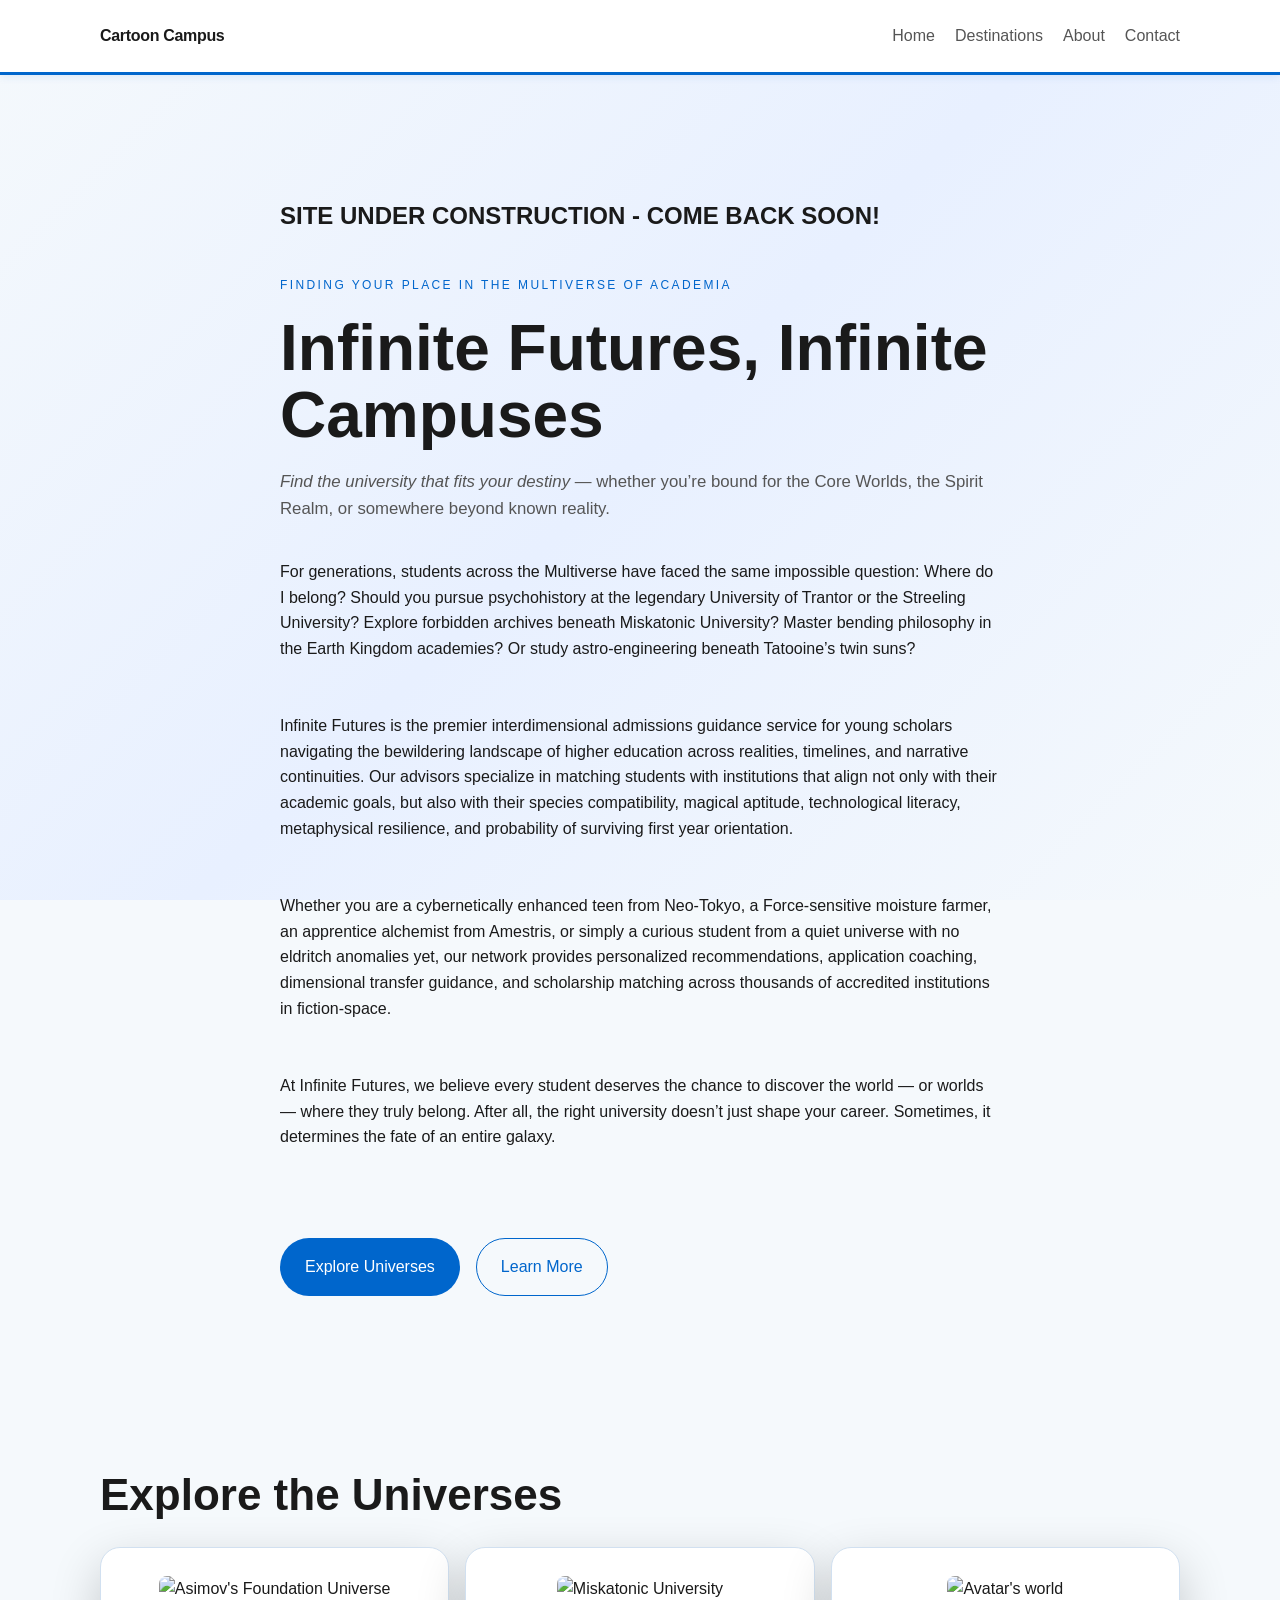
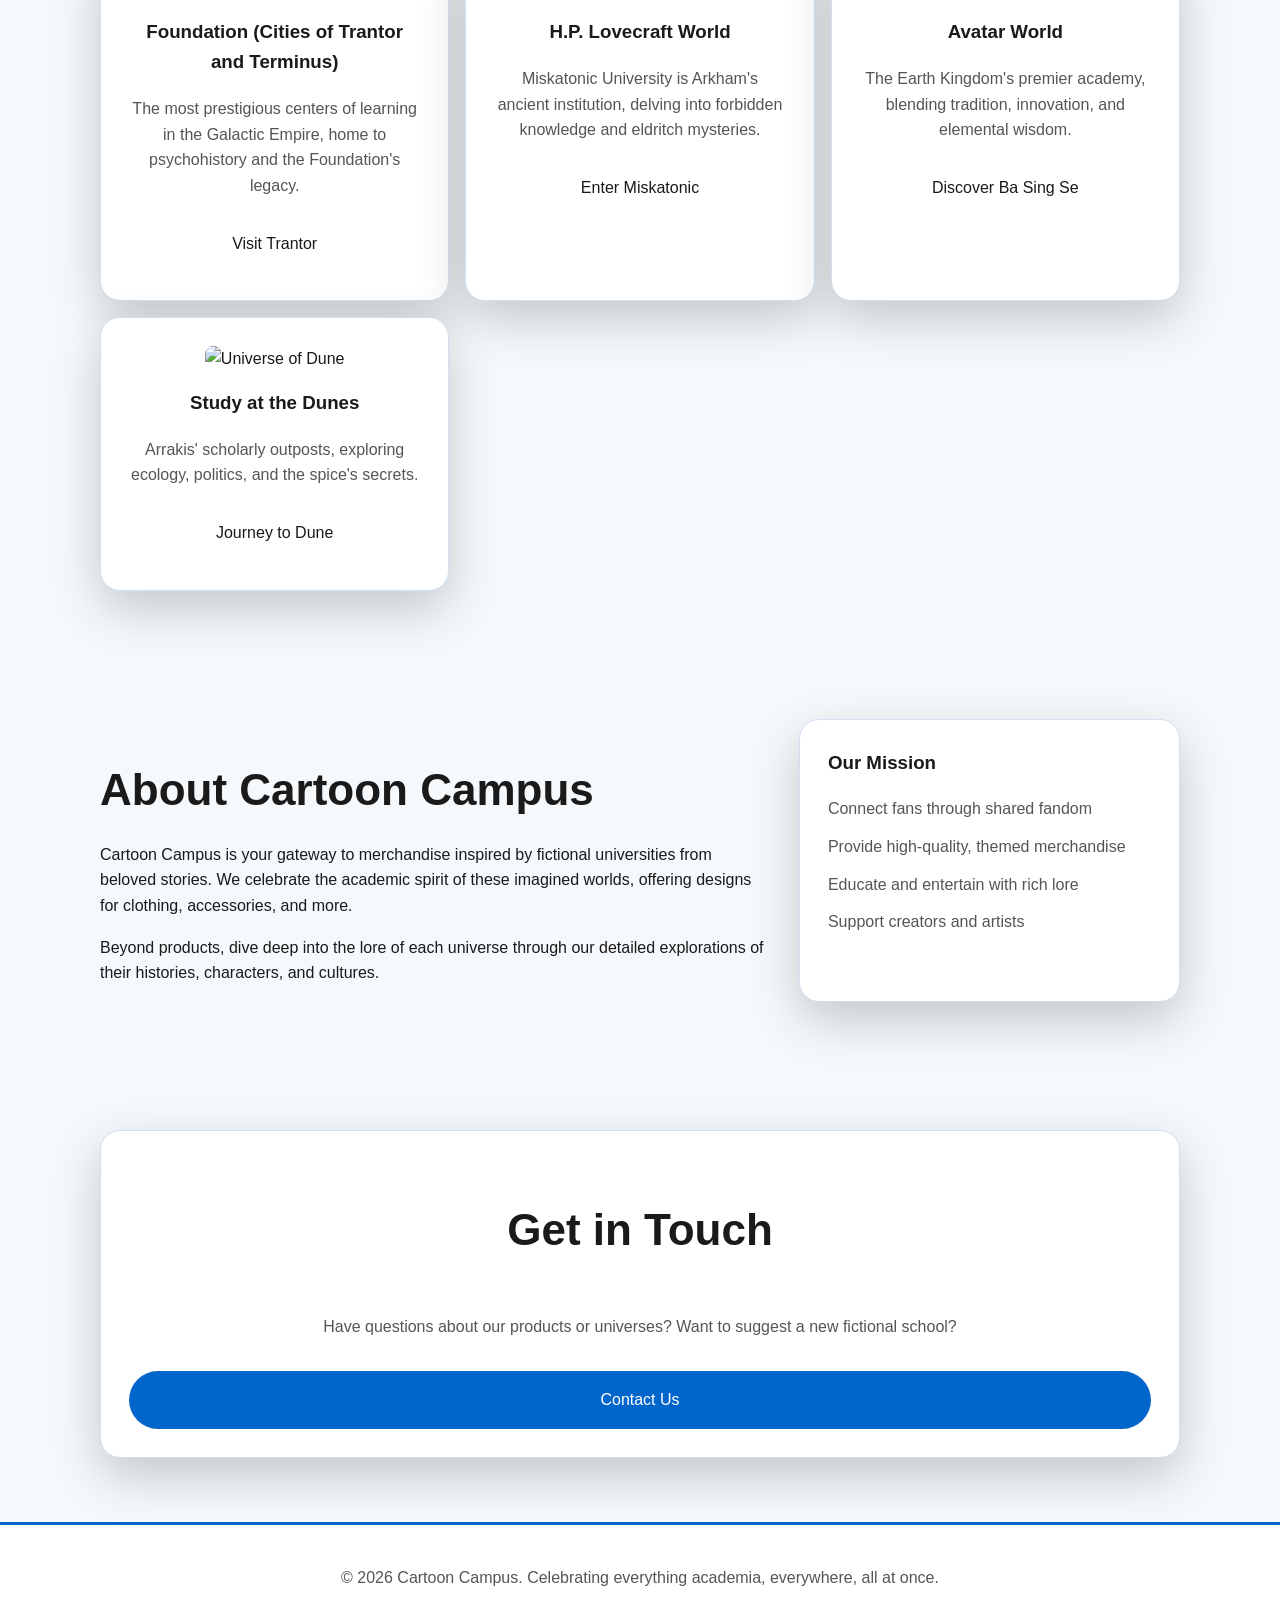
==== commit 277c5346: "Update index.html" ====
--- a/index.html
+++ b/index.html
@@ -6,175 +6,6 @@
     <meta name="viewport" content="width=device-width, initial-scale=1.0" />
     <title>Cartoon Campus</title>
     <link rel="stylesheet" href="styles.css" />
-    <style>
-      /* ── Sidebar layout ── */
-      .page-wrapper {
-        display: flex;
-        align-items: flex-start;
-        gap: 2rem;
-        width: min(1080px, calc(100% - 2rem));
-        margin: 0 auto;
-      }
-
-      .main-content {
-        flex: 1 1 0;
-        min-width: 0;
-      }
-
-      /* Override .container inside main-content so sections don't double-margin */
-      .main-content .container {
-        width: 100%;
-        margin: 0;
-      }
-
-      /* ── Product Sidebar ── */
-      .product-sidebar {
-        flex: 0 0 240px;
-        width: 240px;
-        position: sticky;
-        top: 5.5rem;
-        display: flex;
-        flex-direction: column;
-        gap: 1rem;
-        padding: 1.25rem;
-        background: var(--surface);
-        border: 1px solid var(--border);
-        border-radius: 1.25rem;
-        box-shadow: 0 18px 50px rgba(0, 0, 0, 0.12);
-        margin-top: 2rem;
-      }
-
-      .product-sidebar__heading {
-        font-size: 0.68rem;
-        font-weight: 700;
-        letter-spacing: 0.15em;
-        text-transform: uppercase;
-        color: var(--primary);
-        margin: 0 0 0.25rem;
-      }
-
-      /* ── Sidebar product cards ── */
-      .sidebar-product-card {
-        display: flex;
-        flex-direction: column;
-        background: var(--surface-strong);
-        border: 1px solid var(--border);
-        border-radius: 0.75rem;
-        overflow: hidden;
-        text-decoration: none;
-        color: inherit;
-        transition: transform 0.18s ease, box-shadow 0.18s ease, border-color 0.18s ease;
-      }
-
-      .sidebar-product-card:hover {
-        transform: translateY(-2px);
-        box-shadow: 0 8px 24px rgba(0, 102, 204, 0.15);
-        border-color: var(--primary);
-      }
-
-      .sidebar-product-card__img {
-        width: 100%;
-        aspect-ratio: 4 / 3;
-        object-fit: cover;
-        background: var(--primary-soft);
-        /* Placeholder gradient until real image loads */
-        background-image: linear-gradient(135deg, var(--primary-soft) 0%, var(--surface-strong) 100%);
-      }
-
-      .sidebar-product-card__body {
-        padding: 0.6rem 0.75rem 0.75rem;
-        display: flex;
-        flex-direction: column;
-        gap: 0.2rem;
-      }
-
-      .sidebar-product-card__universe {
-        font-size: 0.6rem;
-        font-weight: 700;
-        letter-spacing: 0.12em;
-        text-transform: uppercase;
-        color: var(--primary);
-      }
-
-      .sidebar-product-card__name {
-        font-size: 0.8rem;
-        font-weight: 600;
-        color: #1a1a1a;
-        line-height: 1.3;
-        margin: 0;
-      }
-
-      .sidebar-product-card__price {
-        font-size: 0.78rem;
-        color: var(--text-muted);
-      }
-
-      .sidebar-product-card__cta {
-        display: inline-block;
-        margin-top: 0.35rem;
-        padding: 0.28rem 0.65rem;
-        font-size: 0.68rem;
-        font-weight: 700;
-        letter-spacing: 0.06em;
-        text-transform: uppercase;
-        color: white;
-        background: var(--primary);
-        border-radius: 999px;
-        align-self: flex-start;
-        transition: opacity 0.15s;
-      }
-
-      .sidebar-product-card__cta:hover {
-        opacity: 0.85;
-      }
-
-      .sidebar-view-all {
-        display: block;
-        text-align: center;
-        padding: 0.5rem;
-        font-size: 0.72rem;
-        font-weight: 700;
-        letter-spacing: 0.08em;
-        text-transform: uppercase;
-        color: var(--primary);
-        border: 1px solid var(--border);
-        border-radius: 999px;
-        transition: background 0.15s, border-color 0.15s;
-      }
-
-      .sidebar-view-all:hover {
-        background: var(--primary-soft);
-        border-color: var(--primary);
-      }
-
-      /* ── Responsive collapse ── */
-      @media (max-width: 900px) {
-        .page-wrapper {
-          flex-direction: column;
-        }
-
-        .product-sidebar {
-          position: static;
-          width: 100%;
-          flex-direction: row;
-          flex-wrap: wrap;
-          margin-top: 0;
-        }
-
-        .product-sidebar__heading {
-          width: 100%;
-        }
-
-        .sidebar-product-card {
-          flex: 1 1 160px;
-          max-width: 200px;
-        }
-
-        .sidebar-view-all {
-          width: 100%;
-        }
-      }
-    </style>
   </head>
   <body>
     <header class="site-header">
@@ -182,9 +13,9 @@
         <a class="brand" href="#home">Cartoon Campus</a>
         <button class="nav-toggle" aria-expanded="false" aria-controls="primary-navigation">
           <span class="sr-only">Open navigation</span>
-          <span>pepe</span>
-          <span>cc</span>
-          <span>vv</span>
+          <span></span>
+          <span></span>
+          <span></span>
         </button>
         <nav id="primary-navigation" class="site-nav">
           <a href="#home">Home</a>
@@ -204,154 +35,88 @@
     </header>
 
     <main>
-      <div class="page-wrapper">
+      <section id="home" class="hero">
+        <div class="container hero-content">
+		<h2>SITE UNDER CONSTRUCTION - COME BACK SOON!</h2>
+          <p class="eyebrow">Finding Your Place in the Multiverse of Academia</p>
+          <h1>Infinite Futures, Infinite Campuses</h1>
+          <p class="lead">            
+<em>Find the university that fits your destiny</em> — whether you’re bound for the Core Worlds, the Spirit Realm, or somewhere beyond known reality.
+<p>For generations, students across the Multiverse have faced the same impossible question: Where do I belong? Should you pursue psychohistory at the legendary University of Trantor or the Streeling University? Explore forbidden archives beneath Miskatonic University? Master bending philosophy in the Earth Kingdom academies? Or study astro-engineering beneath Tatooine’s twin suns?</p>
+<p>Infinite Futures is the premier interdimensional admissions guidance service for young scholars navigating the bewildering landscape of higher education across realities, timelines, and narrative continuities. Our advisors specialize in matching students with institutions that align not only with their academic goals, but also with their species compatibility, magical aptitude, technological literacy, metaphysical resilience, and probability of surviving first year orientation.</p>
+<p>Whether you are a cybernetically enhanced teen from Neo-Tokyo, a Force-sensitive moisture farmer, an apprentice alchemist from Amestris, or simply a curious student from a quiet universe with no eldritch anomalies yet, our network provides personalized recommendations, application coaching, dimensional transfer guidance, and scholarship matching across thousands of accredited institutions in fiction-space.</p>
+<p>At Infinite Futures, we believe every student deserves the chance to discover the world — or worlds — where they truly belong. After all, the right university doesn’t just shape your career. Sometimes, it determines the fate of an entire galaxy.</p>
+			
+          </p>
+          <div class="hero-actions">
+            <a class="button primary" href="#universes">Explore Universes</a>
+            <a class="button secondary" href="#about">Learn More</a>
+          </div>
+        </div>
+      </section>
 
-        <!-- ── Main content ── -->
-        <div class="main-content">
+      <section id="universes" class="section universes">
+        <div class="container">
+          <h2>Explore the Universes</h2>
+          <div class="universe-grid">
+            <article class="universe-card">
+              <img src="images/foundation.jpg" alt="Asimov's Foundation Universe" />
+              <h3>Foundation (Cities of Trantor and Terminus)</h3>
+              <p>The most prestigious centers of learning in the Galactic Empire, home to psychohistory and the Foundation's legacy.</p>
+              <a href="foundation.html" class="button">Visit Trantor</a>
+            </article>
+            <article class="universe-card">
+              <img src="images/lovecraft.jpg" alt="Miskatonic University" />
+              <h3>H.P. Lovecraft World</h3>
+              <p>Miskatonic University is Arkham's ancient institution, delving into forbidden knowledge and eldritch mysteries.</p>
+              <a href="lovecraft.html" class="button">Enter Miskatonic</a>
+            </article>
+            <article class="universe-card">
+              <img src="images/avatar.jpg" alt="Avatar's world" />
+              <h3>Avatar World</h3>
+              <p>The Earth Kingdom's premier academy, blending tradition, innovation, and elemental wisdom.</p>
+              <a href="avatar.html" class="button">Discover Ba Sing Se</a>
+            </article>
+            <article class="universe-card">
+              <img src="images/dune.jpg" alt="Universe of Dune" />
+              <h3>Study at the Dunes</h3>
+              <p>Arrakis' scholarly outposts, exploring ecology, politics, and the spice's secrets.</p>
+              <a href="dune.html" class="button">Journey to Dune</a>
+            </article>
+          </div>
+        </div>
+      </section>
 
-          <section id="home" class="hero">
-            <div class="container hero-content">
-              <p class="eyebrow">Finding Your Place in the Multiverse of Academia</p>
-              <h1>Infinite Futures, Infinite Campuses</h1>
-              <p class="lead">
-                <em>Find the university that fits your destiny</em> — whether you're bound for the Core Worlds, the Spirit Realm, or somewhere beyond known reality.
-              </p>
-              <p>For generations, students across the Multiverse have faced the same impossible question: Where do I belong? Should you pursue psychohistory at the legendary University of Trantor or the Streeling University? Explore forbidden archives beneath Miskatonic University? Master bending philosophy in the Earth Kingdom academies? Or study astro-engineering beneath Tatooine's twin suns?</p>
-              <p>Infinite Futures is the premier interdimensional admissions guidance service for young scholars navigating the bewildering landscape of higher education across realities, timelines, and narrative continuities. Our advisors specialize in matching students with institutions that align not only with their academic goals, but also with their species compatibility, magical aptitude, technological literacy, metaphysical resilience, and probability of surviving first year orientation.</p>
-              <p>Whether you are a cybernetically enhanced teen from Neo-Tokyo, a Force-sensitive moisture farmer, an apprentice alchemist from Amestris, or simply a curious student from a quiet universe with no eldritch anomalies yet, our network provides personalized recommendations, application coaching, dimensional transfer guidance, and scholarship matching across thousands of accredited institutions in fiction-space.</p>
-              <p>At Infinite Futures, we believe every student deserves the chance to discover the world — or worlds — where they truly belong. After all, the right university doesn't just shape your career. Sometimes, it determines the fate of an entire galaxy.</p>
-              <div class="hero-actions">
-                <a class="button primary" href="#universes">Explore Universes</a>
-                <a class="button secondary" href="#about">Learn More</a>
-              </div>
-            </div>
-          </section>
+      <section id="about" class="section about">
+        <div class="container about-grid">
+          <div>
+            <h2>About Cartoon Campus</h2>
+            <p>
+              Cartoon Campus is your gateway to merchandise inspired by fictional universities from beloved stories. We celebrate the academic spirit of these imagined worlds, offering designs for clothing, accessories, and more.
+            </p>
+            <p>
+              Beyond products, dive deep into the lore of each universe through our detailed explorations of their histories, characters, and cultures.
+            </p>
+          </div>
+          <aside class="about-card">
+            <h3>Our Mission</h3>
+            <ul>
+              <li>Connect fans through shared fandom</li>
+              <li>Provide high-quality, themed merchandise</li>
+              <li>Educate and entertain with rich lore</li>
+              <li>Support creators and artists</li>
+            </ul>
+          </aside>
+        </div>
+      </section>
 
-          <section id="universes" class="section universes">
-            <div class="container">
-              <h2>Explore the Universes</h2>
-              <div class="universe-grid">
-                <article class="universe-card">
-                  <img src="images/foundation.jpg" alt="Asimov's Foundation Universe" />
-                  <h3>Foundation (Cities of Trantor and Terminus)</h3>
-                  <p>The most prestigious centers of learning in the Galactic Empire, home to psychohistory and the Foundation's legacy.</p>
-                  <a href="foundation.html" class="button">Visit Trantor</a>
-                </article>
-                <article class="universe-card">
-                  <img src="images/lovecraft.jpg" alt="Miskatonic University" />
-                  <h3>H.P. Lovecraft World</h3>
-                  <p>Miskatonic University is Arkham's ancient institution, delving into forbidden knowledge and eldritch mysteries.</p>
-                  <a href="lovecraft.html" class="button">Enter Miskatonic</a>
-                </article>
-                <article class="universe-card">
-                  <img src="images/avatar.jpg" alt="Avatar's world" />
-                  <h3>Avatar World</h3>
-                  <p>The Earth Kingdom's premier academy, blending tradition, innovation, and elemental wisdom.</p>
-                  <a href="avatar.html" class="button">Discover Ba Sing Se</a>
-                </article>
-                <article class="universe-card">
-                  <img src="images/dune.jpg" alt="Universe of Dune" />
-                  <h3>Study at the Dunes</h3>
-                  <p>Arrakis' scholarly outposts, exploring ecology, politics, and the spice's secrets.</p>
-                  <a href="dune.html" class="button">Journey to Dune</a>
-                </article>
-              </div>
-            </div>
-          </section>
-
-          <section id="about" class="section about">
-            <div class="container about-grid">
-              <div>
-                <h2>About Cartoon Campus</h2>
-                <p>Cartoon Campus is your gateway to merchandise inspired by fictional universities from beloved stories. We celebrate the academic spirit of these imagined worlds, offering designs for clothing, accessories, and more.</p>
-                <p>Beyond products, dive deep into the lore of each universe through our detailed explorations of their histories, characters, and cultures.</p>
-              </div>
-              <aside class="about-card">
-                <h3>Our Mission</h3>
-                <ul>
-                  <li>Connect fans through shared fandom</li>
-                  <li>Provide high-quality, themed merchandise</li>
-                  <li>Educate and entertain with rich lore</li>
-                  <li>Support creators and artists</li>
-                </ul>
-              </aside>
-            </div>
-          </section>
-
-          <section id="contact" class="section contact">
-            <div class="container contact-card">
-              <h2>Get in Touch</h2>
-              <p>Have questions about our products or universes? Want to suggest a new fictional school?</p>
-              <a class="button primary" href="mailto:info@cartooncampus.com">Contact Us</a>
-            </div>
-          </section>
-
-        </div><!-- /.main-content -->
-
-        <!-- ── Right: Product Sidebar ── -->
-        <aside class="product-sidebar" aria-label="Featured products">
-          <p class="product-sidebar__heading">🎓 Featured Merch</p>
-
-          <a class="product-card" href="https://www.redbubble.com/i/hoodie/Asimov-s-Foundation-Fans-University-of-Trantor-apparel-by-cslamo/172557260/ng59">
-            <img
-              class="product-card__img"
-              src="images/products/trantor_hoodie.jpg"
-              alt="University of Trantor Hoodie"
-            />
-            <div class="product-card__body">
-              <span class="product-card__universe">Foundation</span>
-              <p class="product-card__name">University of Trantor Hoodie</p>
-              <p class="product-card__price">Check it out!</p>
-              <span class="product-card__cta">Shop Now</span>
-            </div>
-          </a>
-
-          <a class="product-card" href="https://www.redbubble.com/i/t-shirt/Miskatonic-University-graduate-Show-your-knowledge-by-cslamo/172754124/z5wf">
-            <img
-              class="product-card__img"
-              src="images/products/miskatonic_tee.jpg"
-              alt="Miskatonic University T-Shirt"
-            />
-            <div class="product-card__body">
-              <span class="product-card__universe">Lovecraft</span>
-              <p class="product-card__name">Miskatonic U. Tee</p>
-              <p class="product-card__price">Check it out!</p>
-              <span class="product-card__cta">Shop Now</span>
-            </div>
-          </a>
-
-          <a class="product-card" href="https://www.redbubble.com/i/sticker/University-of-Ba-Sing-Se-The-Top-Earth-Bending-Academy-by-cslamo/177517742/7sgk">
-            <img
-              class="product-card__img"
-              src="images/products/basingse_sticker.jpg"
-              alt="U of Ba Sing Se sticker"
-            />
-            <div class="product-card__body">
-              <span class="product-card__universe">Avatar</span>
-              <p class="product-card__name">Ba Sing Se sticker</p>
-              <p class="product-card__price">Check it out!</p>
-              <span class="product-card__cta">Shop Now</span>
-            </div>
-          </a>
-
-           <a class="product-card" href="store/product-dune-mug.html">
-            <img
-              class="product-card__img"
-              src="images/products/dune-mug.jpg"
-              alt="Arrakis Institute Coffee Mug"
-            />
-            <div class="product-card__body">
-              <span class="product-card__universe">Dune</span>
-              <p class="product-card__name">Arrakis Institute Mug</p>
-              <p class="product-card__price">$19.99</p>
-              <span class="product-card__cta">Shop Now</span>
-            </div>
-          </a>
-
-          <a class="sidebar-view-all" href="store/index.html">View All Products →</a>
-        </aside>
-
-      </div><!-- /.page-wrapper -->
+      <section id="contact" class="section contact">
+        <div class="container contact-card">
+          <h2>Get in Touch</h2>
+          <p>Have questions about our products or universes? Want to suggest a new fictional school?</p>
+          <a class="button primary" href="mailto:info@cartooncampus.com">Contact Us</a>
+        </div>
+      </section>
     </main>
 
     <footer class="site-footer">
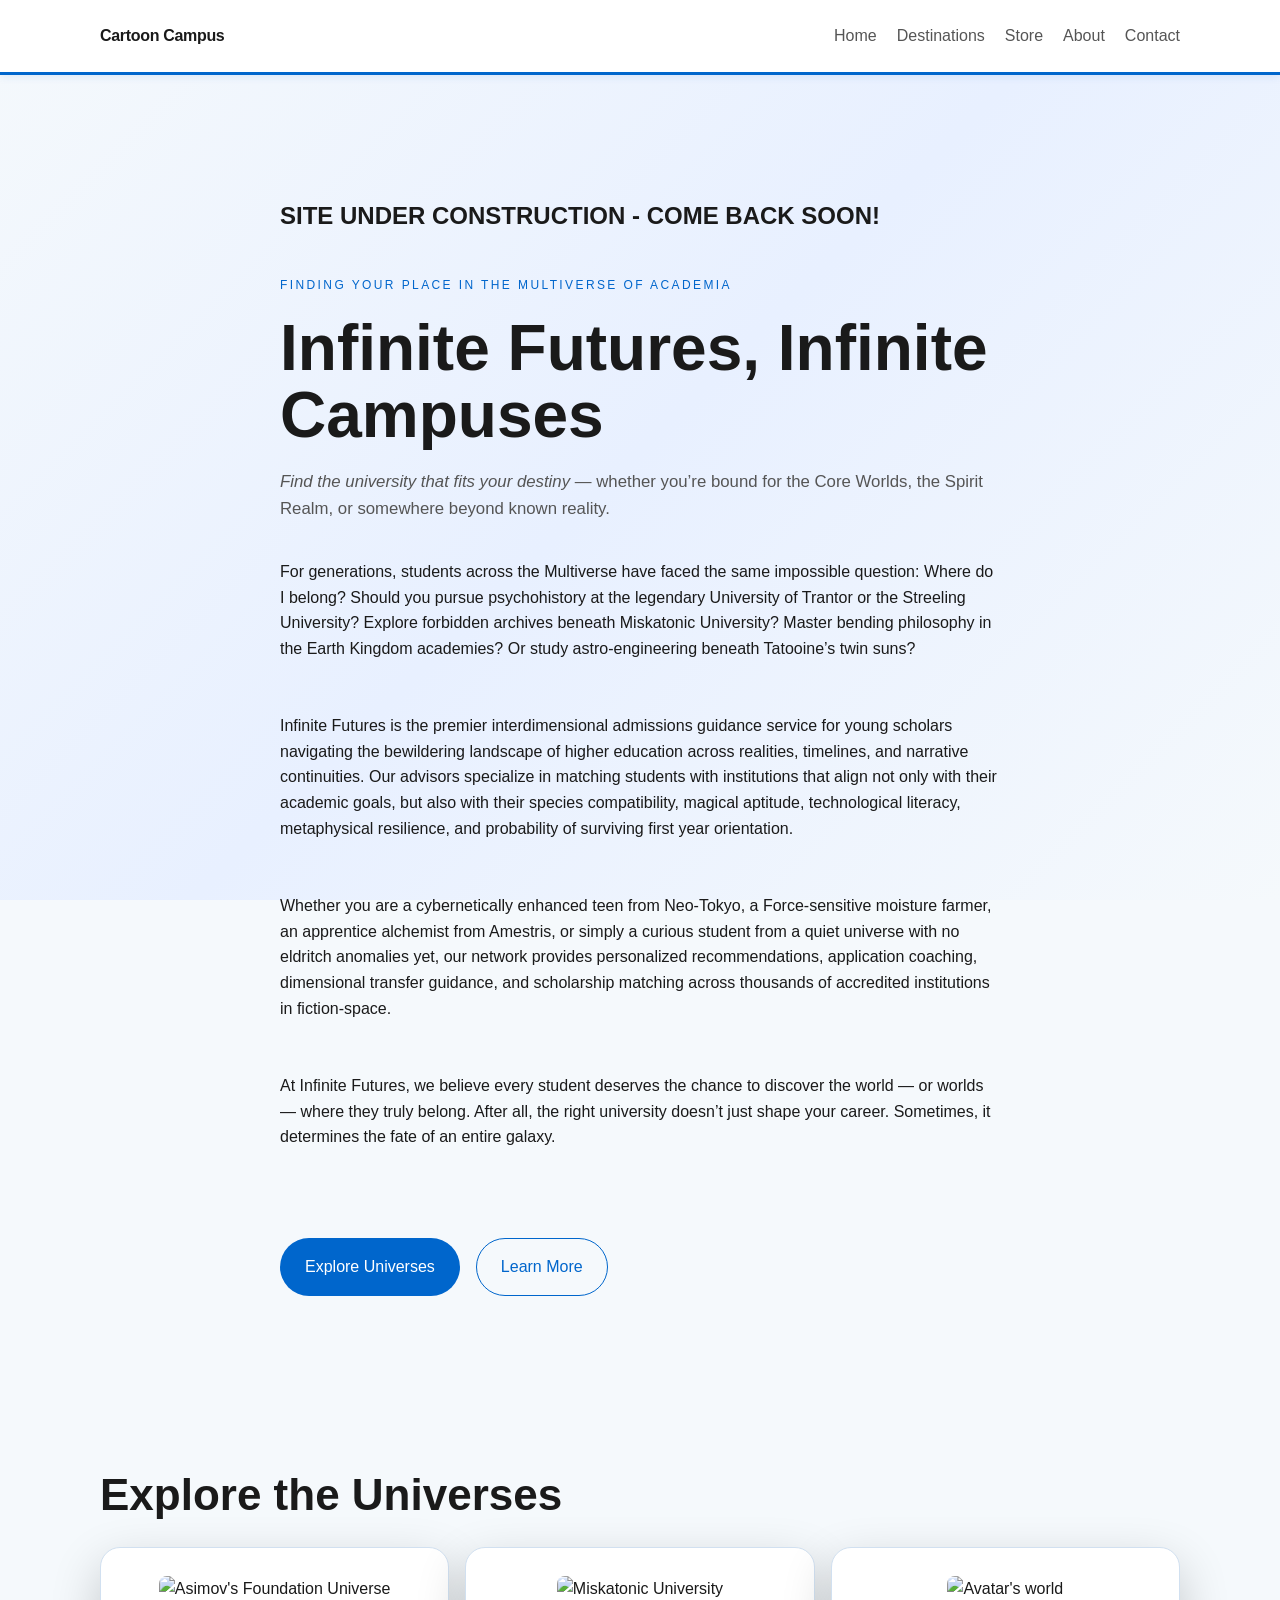
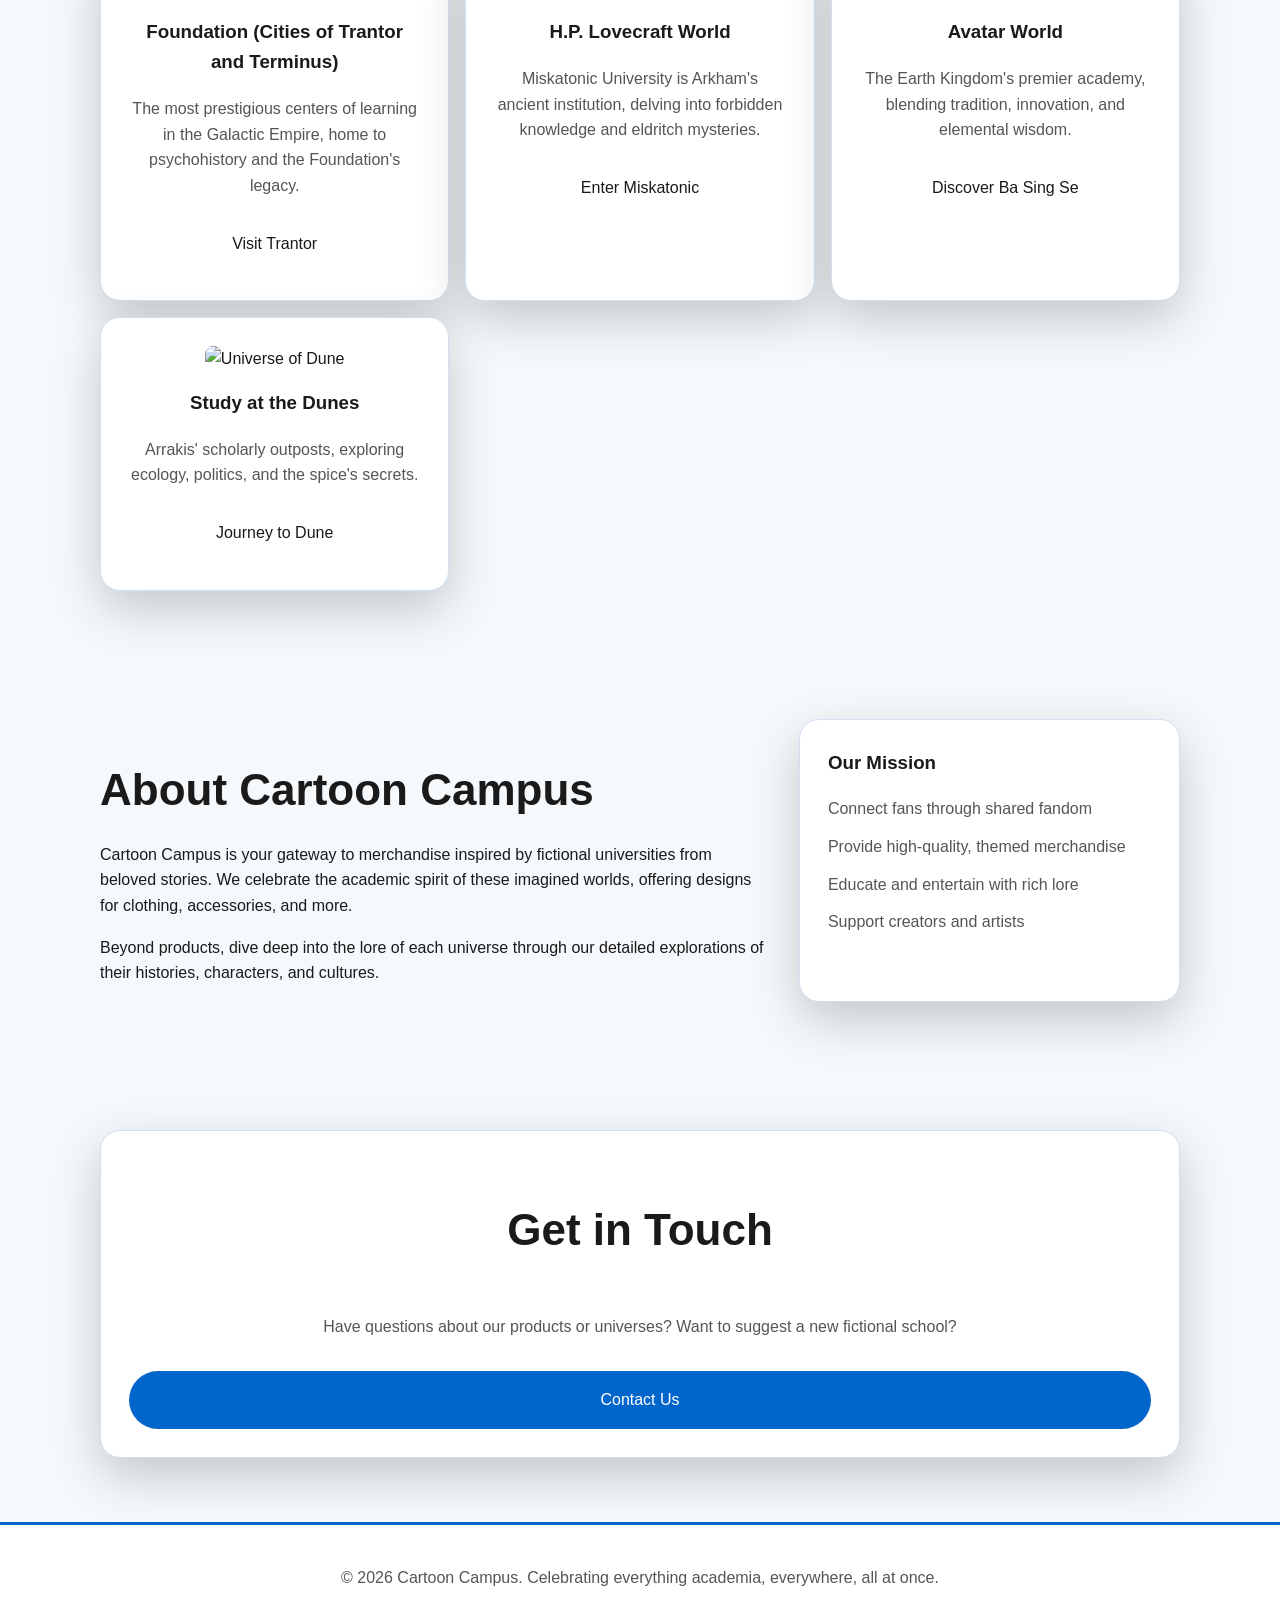
==== commit 9c9926bf: "Update index.html" ====
--- a/index.html
+++ b/index.html
@@ -28,7 +28,8 @@
               <a href="dune.html">The Dunes of Arrakis</a>
             </div>
           </div>
-          <a href="#about">About</a>
+          <a href="https://store.cartooncampus.ca">Store</a>
+		  <a href="#about">About</a>
           <a href="#contact">Contact</a>
         </nav>
       </div>
